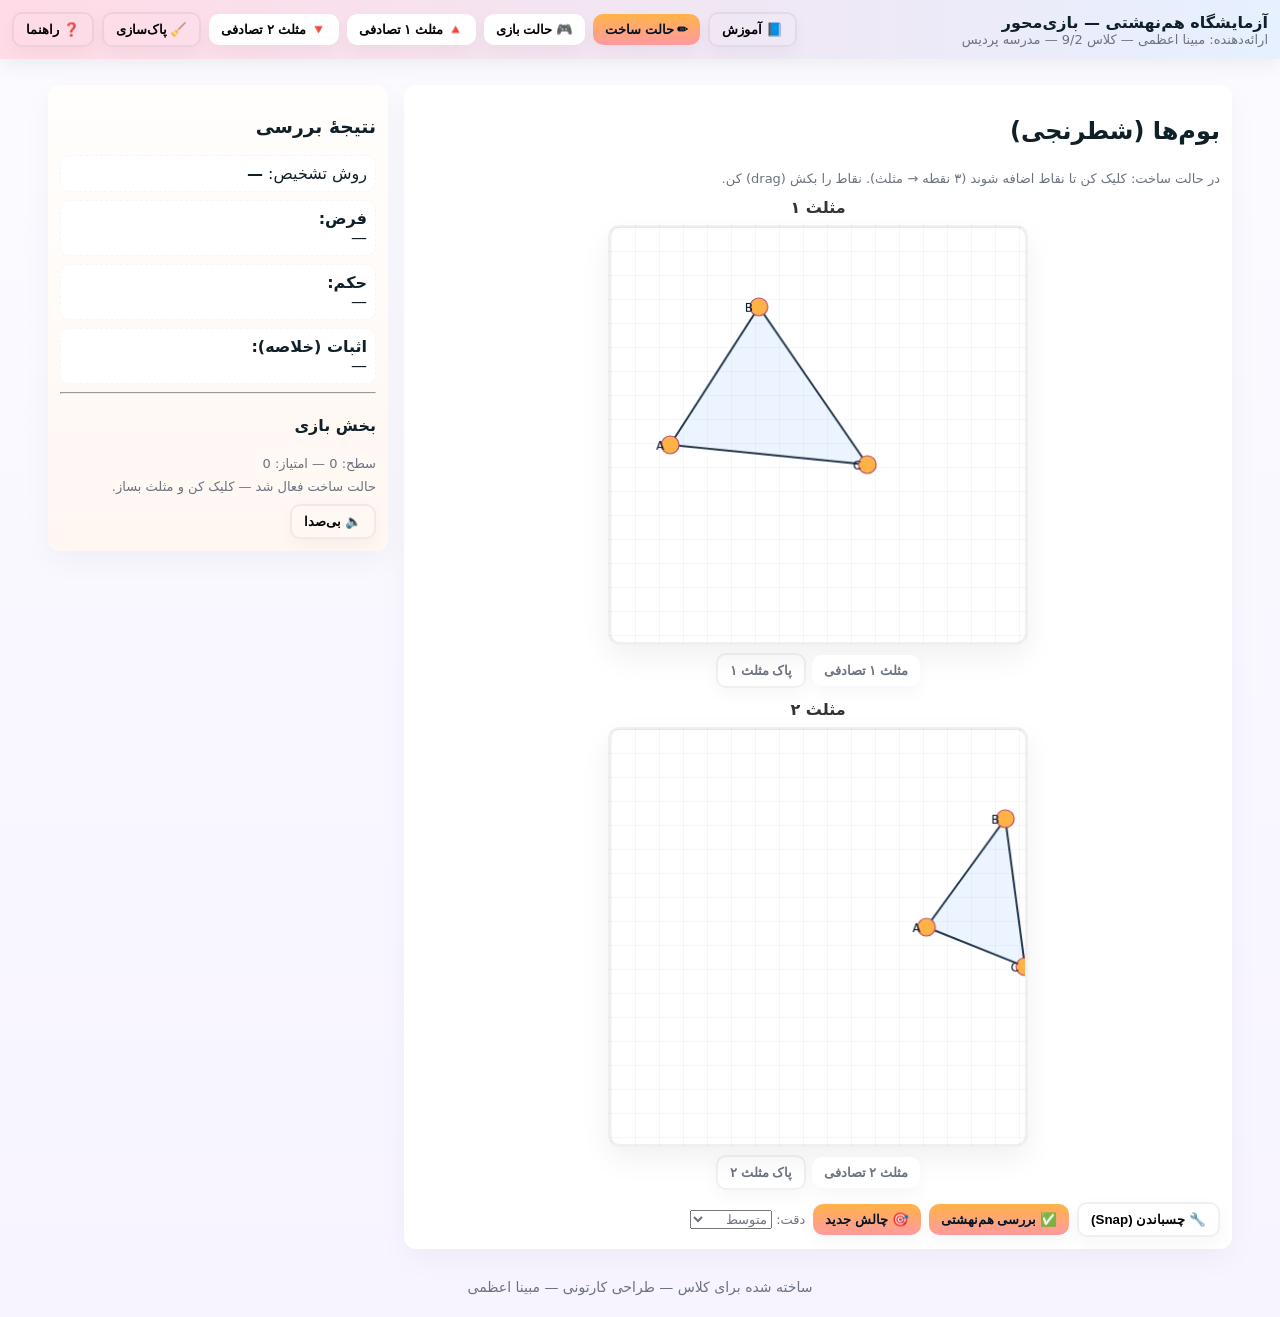
==== index.html @ 1ea145c0 "Update index.html" ====
<!doctype html>
<html lang="fa" dir="rtl">
<head>
  <meta charset="utf-8" />
  <meta name="viewport" content="width=device-width,initial-scale=1" />
  <title>آزمایشگاه هم‌نهشتی — مبینا اعظمی (کلاس 9/2)</title>
  <link rel="stylesheet" href="styles.css">
</head>
<body>
  <header class="topbar">
    <div class="brand">
      <div class="title">آزمایشگاه هم‌نهشتی — بازی‌محور</div>
      <div class="subtitle">ارائه‌دهنده: مبینا اعظمی — کلاس 9/2 — مدرسه پردیس</div>
    </div>

    <nav class="nav">
      <button id="btnTutorial" class="btn ghost">📘 آموزش</button>
      <button id="btnModeBuild" class="btn">✏ حالت ساخت</button>
      <button id="btnModeGame" class="btn">🎮 حالت بازی</button>
      <button id="btnRandA" class="btn">🔺 مثلث ۱ تصادفی</button>
      <button id="btnRandB" class="btn">🔻 مثلث ۲ تصادفی</button>
      <button id="btnReset" class="btn ghost">🧹 پاک‌سازی</button>
      <button id="btnHelp" class="btn ghost">❓ راهنما</button>
    </nav>
  </header>

  <main class="container">
    <section class="leftCol">
      <div class="boardCard">
        <div class="boardHeader">
          <h2>بوم‌ها (شطرنجی)</h2>
          <div class="hint small">در حالت ساخت: کلیک کن تا نقاط اضافه شوند (۳ نقطه → مثلث). نقاط را بکش (drag) کن.</div>
        </div>

        <div class="canvases">
          <div class="canvasWrap">
            <div class="canvasTitle">مثلث ۱</div>
            <canvas id="canvasA" class="canvas" width="420" height="420" aria-label="مثلث اول"></canvas>
            <div class="canvasBtns">
              <button id="randA" class="btn small">مثلث ۱ تصادفی</button>
              <button id="clearA" class="btn small ghost">پاک مثلث ۱</button>
            </div>
          </div>

          <div class="canvasWrap">
            <div class="canvasTitle">مثلث ۲</div>
            <canvas id="canvasB" class="canvas" width="420" height="420" aria-label="مثلث دوم"></canvas>
            <div class="canvasBtns">
              <button id="randB" class="btn small">مثلث ۲ تصادفی</button>
              <button id="clearB" class="btn small ghost">پاک مثلث ۲</button>
            </div>
          </div>
        </div>

        <div class="controlsRow">
          <button id="snapBtn" class="btn ghost">🔧 چسباندن (Snap)</button>
          <button id="checkBtn" class="btn primary">✅ بررسی هم‌نهشتی</button>
          <button id="challengeBtn" class="btn primary">🎯 چالش جدید</button>

          <label class="small">دقت:
            <select id="sensitivity" class="small">
              <option value="low">کم (آسان)</option>
              <option value="med" selected>متوسط</option>
              <option value="high">زیاد (دقیق)</option>
            </select>
          </label>
        </div>
      </div>
    </section>

    <aside class="rightCol">
      <div class="panel">
        <h3>نتیجهٔ بررسی</h3>
        <div class="kv">روش تشخیص: <strong id="method">—</strong></div>
        <div class="kv"><strong>فرض:</strong> <div id="farz">—</div></div>
        <div class="kv"><strong>حکم:</strong> <div id="hokm">—</div></div>
        <div class="kv"><strong>اثبات (خلاصه):</strong> <div id="proofText">—</div></div>

        <hr/>

        <h4>بخش بازی</h4>
        <div class="small">سطح: <span id="level">0</span> — امتیاز: <span id="score">0</span></div>
        <div id="gameHint" class="small" style="margin-top:8px">برای شروع روی «چالش جدید» بزن.</div>

        <div style="margin-top:10px">
          <button id="btnMute" class="btn ghost">🔈 بی‌صدا</button>
        </div>
      </div>
    </aside>
  </main>

  <!-- modal آموزش -->
  <div id="tutorialModal" class="modal hidden" role="dialog" aria-modal="true">
    <div class="modalCard">
      <button id="closeTutorial" class="close">&times;</button>
      <h3>آموزش سریع</h3>
      <ol>
        <li>حالت ساخت: کلیک کن تا ۳ نقطه اضافه شود، سپس نقاط را درگ کن تا مثلث تغییر کند.</li>
        <li>حالت بازی: «چالش جدید» بزن؛ سیستم در ~۸۰٪ موارد دو مثلث هم‌نهشت تولید می‌کند.</li>
        <li>روی «بررسی هم‌نهشتی» بزن تا روش، فرض، حکم و اثبات نشان داده شود.</li>
      </ol>
      <div style="text-align:left;margin-top:8px">
        <label><input id="dontShow" type="checkbox"> نمایش نده دوباره</label>
        <button id="startNow" class="btn primary">شروع</button>
      </div>
    </div>
  </div>

  <footer class="footer">ساخته شده برای کلاس — طراحی کارتونی — مبینا اعظمی</footer>

  <script src="script.js"></script>
</body>
</html>
---- styles.css ----
:root{
  --card:#fff; --accent1:#ff9aa2; --accent2:#ffb347; --accent3:#60a5fa; --muted:#6b7280;
  font-family: "Vazirmatn", system-ui, -apple-system, "Segoe UI", Roboto, Arial;
}
*{box-sizing:border-box}
body{margin:0;background:linear-gradient(180deg,#fbfbff,#f7f4ff);color:#102028}
.topbar{display:flex;justify-content:space-between;align-items:center;padding:12px;background:linear-gradient(90deg,#ffdbe6,#e6f0ff);box-shadow:0 6px 20px rgba(0,0,0,0.06);gap:12px;flex-wrap:wrap}
.brand .title{font-weight:800}
.brand .subtitle{font-size:13px;color:var(--muted)}
.nav{display:flex;gap:8px;align-items:center;flex-wrap:wrap}
.btn{padding:8px 12px;border-radius:10px;border:none;cursor:pointer;background:#fff;box-shadow:0 6px 18px rgba(0,0,0,0.04);font-weight:700}
.btn.primary{background:linear-gradient(180deg,var(--accent2),var(--accent1));color:#021428}
.btn.ghost{background:transparent;border:2px solid rgba(0,0,0,0.06)}
.container{display:flex;gap:16px;max-width:1200px;margin:18px auto;padding:8px}
.leftCol{flex:1}
.rightCol{width:340px}
.boardCard{background:var(--card);padding:12px;border-radius:12px;box-shadow:0 10px 30px rgba(2,6,23,0.04)}
.boardHeader{display:flex;flex-direction:column;gap:6px}
.canvases{display:flex;gap:12px;flex-wrap:wrap;justify-content:center;margin-top:12px}
.canvasWrap{display:flex;flex-direction:column;align-items:center;gap:8px}
.canvasTitle{font-weight:800;color:#333}
.canvas{width:420px;height:420px;border-radius:12px;border:3px solid rgba(0,0,0,0.06);background-color:#fff; background-image: linear-gradient(0deg, rgba(0,0,0,0.035) 1px, transparent 1px), linear-gradient(90deg, rgba(0,0,0,0.035) 1px, transparent 1px); background-size: 24px 24px; touch-action:none; box-shadow:0 12px 30px rgba(2,6,23,0.06)}
.controlsRow{display:flex;gap:8px;flex-wrap:wrap;margin-top:12px;align-items:center}
.panel{background:linear-gradient(180deg,#fffefc,#fff7f2);padding:12px;border-radius:12px;box-shadow:0 10px 30px rgba(2,6,23,0.04)}
.kv{background:#fff;padding:8px;border-radius:10px;margin-top:8px;border:1px dashed rgba(0,0,0,0.04)}
.small{font-size:13px;color:var(--muted)}
.modal{position:fixed;inset:0;display:flex;align-items:center;justify-content:center;background:rgba(0,0,0,0.45);z-index:500}
.modal.hidden{display:none}
.modalCard{background:#fff;padding:18px;border-radius:12px;max-width:720px;width:92%;direction:rtl;text-align:right;box-shadow:0 24px 60px rgba(0,0,0,0.12)}
.close{position:absolute;left:18px;top:14px;border:none;background:none;font-size:22px;cursor:pointer}
.footer{margin:22px auto;text-align:center;color:var(--muted);font-size:14px}
@media (max-width:1100px){ .canvas{width:86vw;height:86vw} .container{flex-direction:column;padding:12px} .rightCol{width:100%} }
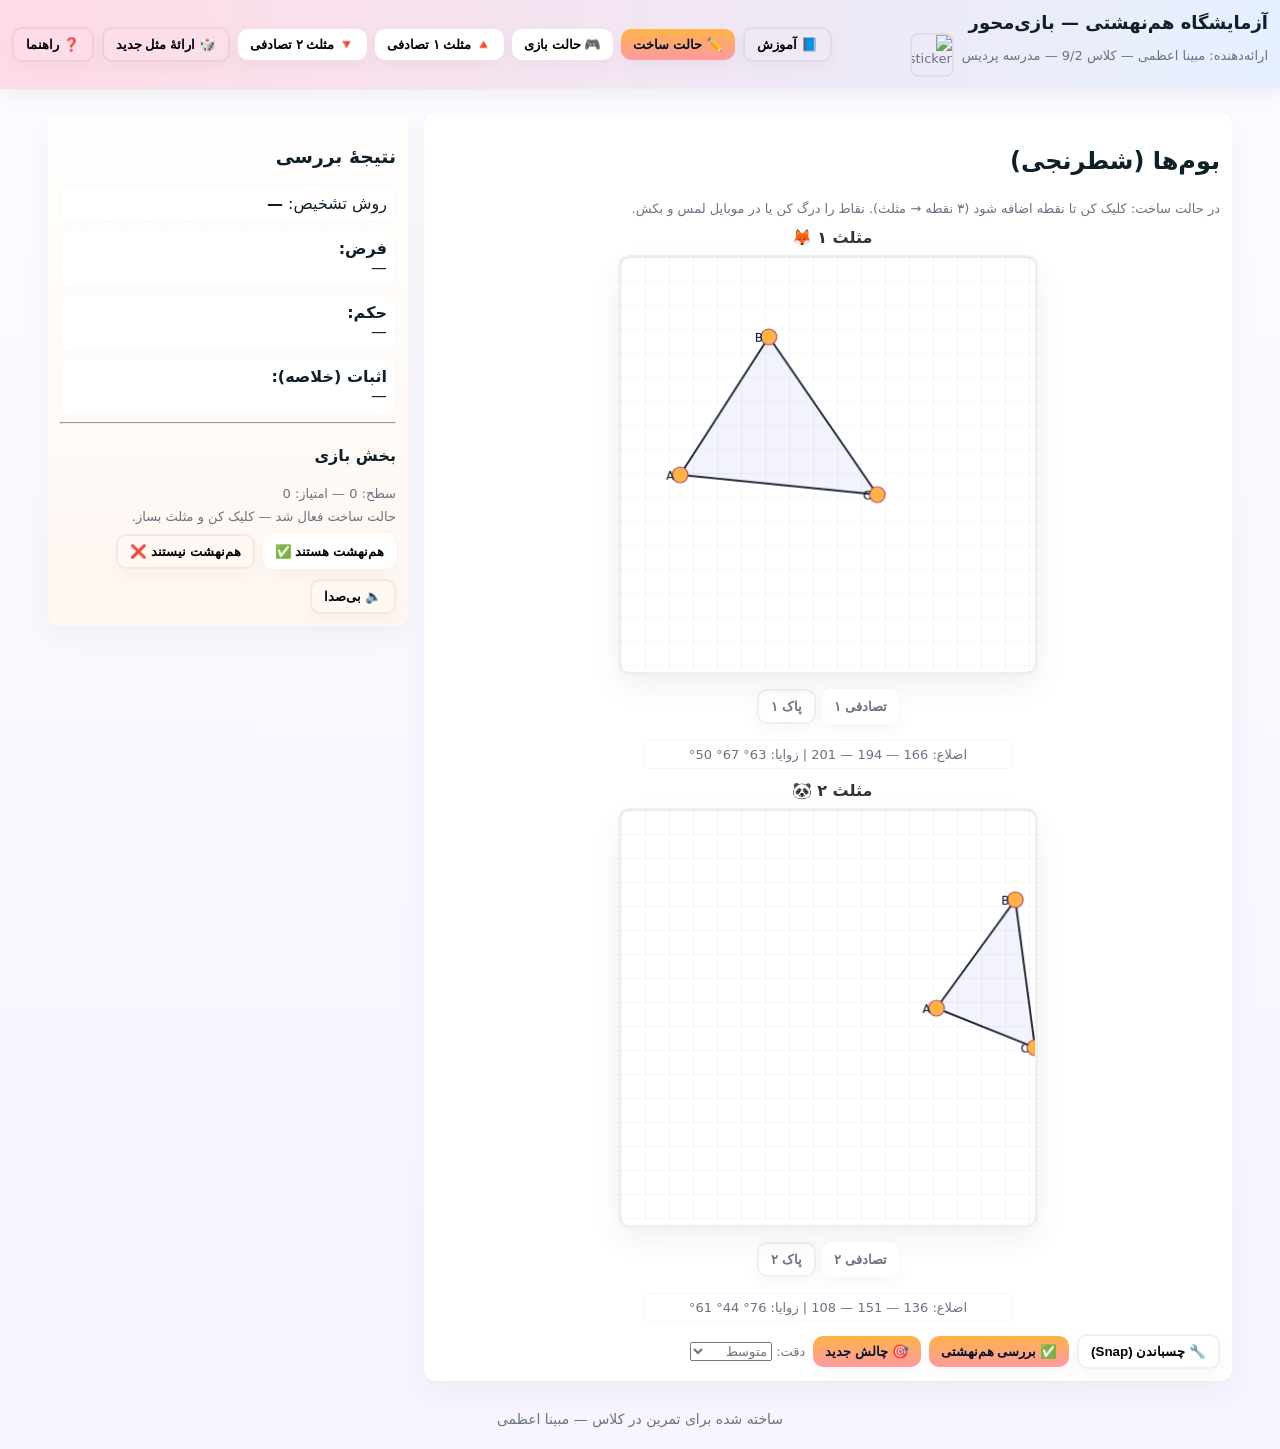
==== commit b48321f2: "Update index.html" ====
--- a/index.html
+++ b/index.html
@@ -7,107 +7,122 @@
   <link rel="stylesheet" href="styles.css">
 </head>
 <body>
-  <header class="topbar">
-    <div class="brand">
-      <div class="title">آزمایشگاه هم‌نهشتی — بازی‌محور</div>
-      <div class="subtitle">ارائه‌دهنده: مبینا اعظمی — کلاس 9/2 — مدرسه پردیس</div>
-    </div>
 
-    <nav class="nav">
-      <button id="btnTutorial" class="btn ghost">📘 آموزش</button>
-      <button id="btnModeBuild" class="btn">✏ حالت ساخت</button>
-      <button id="btnModeGame" class="btn">🎮 حالت بازی</button>
-      <button id="btnRandA" class="btn">🔺 مثلث ۱ تصادفی</button>
-      <button id="btnRandB" class="btn">🔻 مثلث ۲ تصادفی</button>
-      <button id="btnReset" class="btn ghost">🧹 پاک‌سازی</button>
-      <button id="btnHelp" class="btn ghost">❓ راهنما</button>
-    </nav>
-  </header>
-
-  <main class="container">
-    <section class="leftCol">
-      <div class="boardCard">
-        <div class="boardHeader">
-          <h2>بوم‌ها (شطرنجی)</h2>
-          <div class="hint small">در حالت ساخت: کلیک کن تا نقاط اضافه شوند (۳ نقطه → مثلث). نقاط را بکش (drag) کن.</div>
-        </div>
-
-        <div class="canvases">
-          <div class="canvasWrap">
-            <div class="canvasTitle">مثلث ۱</div>
-            <canvas id="canvasA" class="canvas" width="420" height="420" aria-label="مثلث اول"></canvas>
-            <div class="canvasBtns">
-              <button id="randA" class="btn small">مثلث ۱ تصادفی</button>
-              <button id="clearA" class="btn small ghost">پاک مثلث ۱</button>
-            </div>
-          </div>
-
-          <div class="canvasWrap">
-            <div class="canvasTitle">مثلث ۲</div>
-            <canvas id="canvasB" class="canvas" width="420" height="420" aria-label="مثلث دوم"></canvas>
-            <div class="canvasBtns">
-              <button id="randB" class="btn small">مثلث ۲ تصادفی</button>
-              <button id="clearB" class="btn small ghost">پاک مثلث ۲</button>
-            </div>
-          </div>
-        </div>
-
-        <div class="controlsRow">
-          <button id="snapBtn" class="btn ghost">🔧 چسباندن (Snap)</button>
-          <button id="checkBtn" class="btn primary">✅ بررسی هم‌نهشتی</button>
-          <button id="challengeBtn" class="btn primary">🎯 چالش جدید</button>
-
-          <label class="small">دقت:
-            <select id="sensitivity" class="small">
-              <option value="low">کم (آسان)</option>
-              <option value="med" selected>متوسط</option>
-              <option value="high">زیاد (دقیق)</option>
-            </select>
-          </label>
-        </div>
-      </div>
-    </section>
-
-    <aside class="rightCol">
-      <div class="panel">
-        <h3>نتیجهٔ بررسی</h3>
-        <div class="kv">روش تشخیص: <strong id="method">—</strong></div>
-        <div class="kv"><strong>فرض:</strong> <div id="farz">—</div></div>
-        <div class="kv"><strong>حکم:</strong> <div id="hokm">—</div></div>
-        <div class="kv"><strong>اثبات (خلاصه):</strong> <div id="proofText">—</div></div>
-
-        <hr/>
-
-        <h4>بخش بازی</h4>
-        <div class="small">سطح: <span id="level">0</span> — امتیاز: <span id="score">0</span></div>
-        <div id="gameHint" class="small" style="margin-top:8px">برای شروع روی «چالش جدید» بزن.</div>
-
-        <div style="margin-top:10px">
-          <button id="btnMute" class="btn ghost">🔈 بی‌صدا</button>
-        </div>
-      </div>
-    </aside>
-  </main>
-
-  <!-- modal آموزش -->
-  <div id="tutorialModal" class="modal hidden" role="dialog" aria-modal="true">
-    <div class="modalCard">
-      <button id="closeTutorial" class="close">&times;</button>
-      <h3>آموزش سریع</h3>
-      <ol>
-        <li>حالت ساخت: کلیک کن تا ۳ نقطه اضافه شود، سپس نقاط را درگ کن تا مثلث تغییر کند.</li>
-        <li>حالت بازی: «چالش جدید» بزن؛ سیستم در ~۸۰٪ موارد دو مثلث هم‌نهشت تولید می‌کند.</li>
-        <li>روی «بررسی هم‌نهشتی» بزن تا روش، فرض، حکم و اثبات نشان داده شود.</li>
-      </ol>
-      <div style="text-align:left;margin-top:8px">
-        <label><input id="dontShow" type="checkbox"> نمایش نده دوباره</label>
-        <button id="startNow" class="btn primary">شروع</button>
-      </div>
+<header class="topbar">
+  <div class="brand">
+    <div class="title">آزمایشگاه هم‌نهشتی — بازی‌محور</div>
+    <div class="subtitle">
+      ارائه‌دهنده: مبینا اعظمی — کلاس 9/2 — مدرسه پردیس
+      <!-- مسیر عکس استیکر (محلی آپلود شده در این محیط) -->
+      <img src="/mnt/data/0959380C-77D8-42A2-A2A9-84F93645D0D9.jpeg" alt="sticker" class="stickerImg">
     </div>
   </div>
 
-  <footer class="footer">ساخته شده برای کلاس — طراحی کارتونی — مبینا اعظمی</footer>
+  <nav class="nav">
+    <button id="btnTutorial" class="btn ghost">📘 آموزش</button>
+    <button id="btnModeBuild" class="btn">✏️ حالت ساخت</button>
+    <button id="btnModeGame" class="btn">🎮 حالت بازی</button>
+    <button id="btnRandA" class="btn">🔺 مثلث ۱ تصادفی</button>
+    <button id="btnRandB" class="btn">🔻 مثلث ۲ تصادفی</button>
+    <button id="btnPresent" class="btn ghost">🎲 ارائهٔ مثل جدید</button>
+    <button id="btnHelp" class="btn ghost">❓ راهنما</button>
+  </nav>
+</header>
 
-  <script src="script.js"></script>
+<main class="container">
+  <section class="leftCol">
+    <div class="boardCard">
+      <div class="boardHeader">
+        <h2>بوم‌ها (شطرنجی)</h2>
+        <div class="hint small">در حالت ساخت: کلیک کن تا نقطه اضافه شود (۳ نقطه → مثلث). نقاط را درگ کن یا در موبایل لمس و بکش.</div>
+      </div>
+
+      <div class="canvases">
+        <div class="canvasWrap">
+          <div class="canvasTitle">مثلث ۱ <span class="sticker">🦊</span></div>
+          <canvas id="canvasA" class="canvas" width="420" height="420" aria-label="مثلث اول"></canvas>
+          <div class="canvasBtns">
+            <button id="randA" class="btn small">تصادفی ۱</button>
+            <button id="clearA" class="btn small ghost">پاک ۱</button>
+          </div>
+          <div id="metricsA" class="metrics">اضلاع: — — — &nbsp; | &nbsp; زوایا: —° —° —°</div>
+        </div>
+
+        <div class="canvasWrap">
+          <div class="canvasTitle">مثلث ۲ <span class="sticker">🐼</span></div>
+          <canvas id="canvasB" class="canvas" width="420" height="420" aria-label="مثلث دوم"></canvas>
+          <div class="canvasBtns">
+            <button id="randB" class="btn small">تصادفی ۲</button>
+            <button id="clearB" class="btn small ghost">پاک ۲</button>
+          </div>
+          <div id="metricsB" class="metrics">اضلاع: — — — &nbsp; | &nbsp; زوایا: —° —° —°</div>
+        </div>
+      </div>
+
+      <div class="controlsRow">
+        <button id="snapBtn" class="btn ghost">🔧 چسباندن (Snap)</button>
+        <button id="checkBtn" class="btn primary">✅ بررسی هم‌نهشتی</button>
+        <button id="challengeBtn" class="btn primary">🎯 چالش جدید</button>
+
+        <label class="small">دقت:
+          <select id="sensitivity" class="small">
+            <option value="low">کم (آسان)</option>
+            <option value="med" selected>متوسط</option>
+            <option value="high">زیاد (دقیق)</option>
+          </select>
+        </label>
+      </div>
+    </div>
+  </section>
+
+  <aside class="rightCol">
+    <div class="panel">
+      <h3>نتیجهٔ بررسی</h3>
+      <div class="kv">روش تشخیص: <strong id="method">—</strong></div>
+      <div class="kv"><strong>فرض:</strong> <div id="farz">—</div></div>
+      <div class="kv"><strong>حکم:</strong> <div id="hokm">—</div></div>
+      <div class="kv"><strong>اثبات (خلاصه):</strong> <div id="proofText">—</div></div>
+
+      <hr/>
+
+      <h4>بخش بازی</h4>
+      <div class="small">سطح: <span id="level">0</span> — امتیاز: <span id="score">0</span></div>
+      <div id="gameHint" class="small" style="margin-top:8px">برای شروع روی «چالش جدید» بزن.</div>
+
+      <div style="margin-top:10px;display:flex;gap:8px;flex-wrap:wrap">
+        <button id="btnGuessYes" class="btn">هم‌نهشت هستند ✅</button>
+        <button id="btnGuessNo" class="btn ghost">هم‌نهشت نیستند ❌</button>
+      </div>
+
+      <div style="margin-top:10px">
+        <button id="btnMute" class="btn ghost">🔈 بی‌صدا</button>
+      </div>
+    </div>
+  </aside>
+</main>
+
+<!-- modal آموزش -->
+<div id="tutorialModal" class="modal hidden" role="dialog" aria-modal="true">
+  <div class="modalCard">
+    <button id="closeTutorial" class="close">&times;</button>
+    <h3>آموزش — چگونه با این آزمایشگاه کار کنیم</h3>
+    <ol>
+      <li><strong>حالت ساخت</strong>: با کلیک روی هر کانواس سه نقطه بگذار. وقتی سه نقطه باشد مثلث رسم می‌شود. نقاط را نگه داشته و بکش تا شکل را تغییر بدهی. بخش «اضلاع/زوایا» زیر هر کانواس لحظه‌ای اندازه‌ها را نشان می‌دهد.</li>
+      <li><strong>تصادفی ۱ / ۲</strong>: برای دیدن یک مثلث آماده بزن؛ این دکمه یک مثلث روی کانواس مربوط می‌سازد.</li>
+      <li><strong>چالش جدید</strong>: سیستم دو مثلث می‌سازد (در ~۸۰٪ موارد هم‌نهشت). سپس تو باید با دکمهٔ ✅ یا ❌ حدس بزنی. بعد روی «بررسی هم‌نهشتی» بزن تا فرض/حکم/اثبات نمایش یابد.</li>
+      <li><strong>بررسی هم‌نهشتی</strong>: تشخیص می‌دهد که آیا معیارهای ض.ض.ض، ض.ز.ض، ز.ض.ز، و.ض یا و.ز برقرارند. اگر برقرار باشد، فرض و حکم و اثبات مرحله‌به‌مرحله نشان داده می‌شود.</li>
+      <li><strong>چسباندن (Snap)</strong>: نقاط را روی شبکه مرتب می‌کند (برای دقت یا مرتب‌سازی).</li>
+      <li><strong>ارائهٔ مثل جدید</strong>: مثل جدیدی برای کلاس / نمایش می‌سازد (مانند نمونهٔ آموزنده) — جایگزین دکمهٔ پاک‌سازی شده است.</li>
+    </ol>
+    <div style="text-align:left;margin-top:8px">
+      <label><input id="dontShow" type="checkbox"> نمایش نده دوباره</label>
+      <button id="startNow" class="btn primary">متوجه شدم — شروع</button>
+    </div>
+  </div>
+</div>
+
+<footer class="footer">ساخته شده برای تمرین در کلاس — مبینا اعظمی</footer>
+
+<script src="script.js"></script>
 </body>
 </html>
--- a/styles.css
+++ b/styles.css
@@ -5,21 +5,25 @@
 *{box-sizing:border-box}
 body{margin:0;background:linear-gradient(180deg,#fbfbff,#f7f4ff);color:#102028}
 .topbar{display:flex;justify-content:space-between;align-items:center;padding:12px;background:linear-gradient(90deg,#ffdbe6,#e6f0ff);box-shadow:0 6px 20px rgba(0,0,0,0.06);gap:12px;flex-wrap:wrap}
-.brand .title{font-weight:800}
-.brand .subtitle{font-size:13px;color:var(--muted)}
+.brand .title{font-weight:900;font-size:18px}
+.brand .subtitle{font-size:13px;color:var(--muted);display:flex;align-items:center;gap:8px}
+.stickerImg{width:44px;height:44px;border-radius:8px;border:2px solid rgba(0,0,0,0.06)}
 .nav{display:flex;gap:8px;align-items:center;flex-wrap:wrap}
 .btn{padding:8px 12px;border-radius:10px;border:none;cursor:pointer;background:#fff;box-shadow:0 6px 18px rgba(0,0,0,0.04);font-weight:700}
 .btn.primary{background:linear-gradient(180deg,var(--accent2),var(--accent1));color:#021428}
 .btn.ghost{background:transparent;border:2px solid rgba(0,0,0,0.06)}
-.container{display:flex;gap:16px;max-width:1200px;margin:18px auto;padding:8px}
+.container{display:flex;gap:16px;max-width:1200px;margin:18px auto;padding:8px;align-items:flex-start}
 .leftCol{flex:1}
-.rightCol{width:340px}
+.rightCol{width:360px}
 .boardCard{background:var(--card);padding:12px;border-radius:12px;box-shadow:0 10px 30px rgba(2,6,23,0.04)}
 .boardHeader{display:flex;flex-direction:column;gap:6px}
 .canvases{display:flex;gap:12px;flex-wrap:wrap;justify-content:center;margin-top:12px}
 .canvasWrap{display:flex;flex-direction:column;align-items:center;gap:8px}
 .canvasTitle{font-weight:800;color:#333}
+.sticker{margin-left:8px;transform:translateY(-2px)}
 .canvas{width:420px;height:420px;border-radius:12px;border:3px solid rgba(0,0,0,0.06);background-color:#fff; background-image: linear-gradient(0deg, rgba(0,0,0,0.035) 1px, transparent 1px), linear-gradient(90deg, rgba(0,0,0,0.035) 1px, transparent 1px); background-size: 24px 24px; touch-action:none; box-shadow:0 12px 30px rgba(2,6,23,0.06)}
+.canvasBtns{display:flex;gap:6px;margin-top:6px}
+.metrics{margin-top:8px;font-size:13px;color:var(--muted);background:#fff7; padding:6px;border-radius:8px;border:1px solid rgba(0,0,0,0.03); width:88%; text-align:center}
 .controlsRow{display:flex;gap:8px;flex-wrap:wrap;margin-top:12px;align-items:center}
 .panel{background:linear-gradient(180deg,#fffefc,#fff7f2);padding:12px;border-radius:12px;box-shadow:0 10px 30px rgba(2,6,23,0.04)}
 .kv{background:#fff;padding:8px;border-radius:10px;margin-top:8px;border:1px dashed rgba(0,0,0,0.04)}
@@ -29,4 +33,8 @@
 .modalCard{background:#fff;padding:18px;border-radius:12px;max-width:720px;width:92%;direction:rtl;text-align:right;box-shadow:0 24px 60px rgba(0,0,0,0.12)}
 .close{position:absolute;left:18px;top:14px;border:none;background:none;font-size:22px;cursor:pointer}
 .footer{margin:22px auto;text-align:center;color:var(--muted);font-size:14px}
-@media (max-width:1100px){ .canvas{width:86vw;height:86vw} .container{flex-direction:column;padding:12px} .rightCol{width:100%} }
+@media (max-width:1100px){
+  .canvas{width:86vw;height:86vw}
+  .container{flex-direction:column;padding:12px}
+  .rightCol{width:100%}
+}
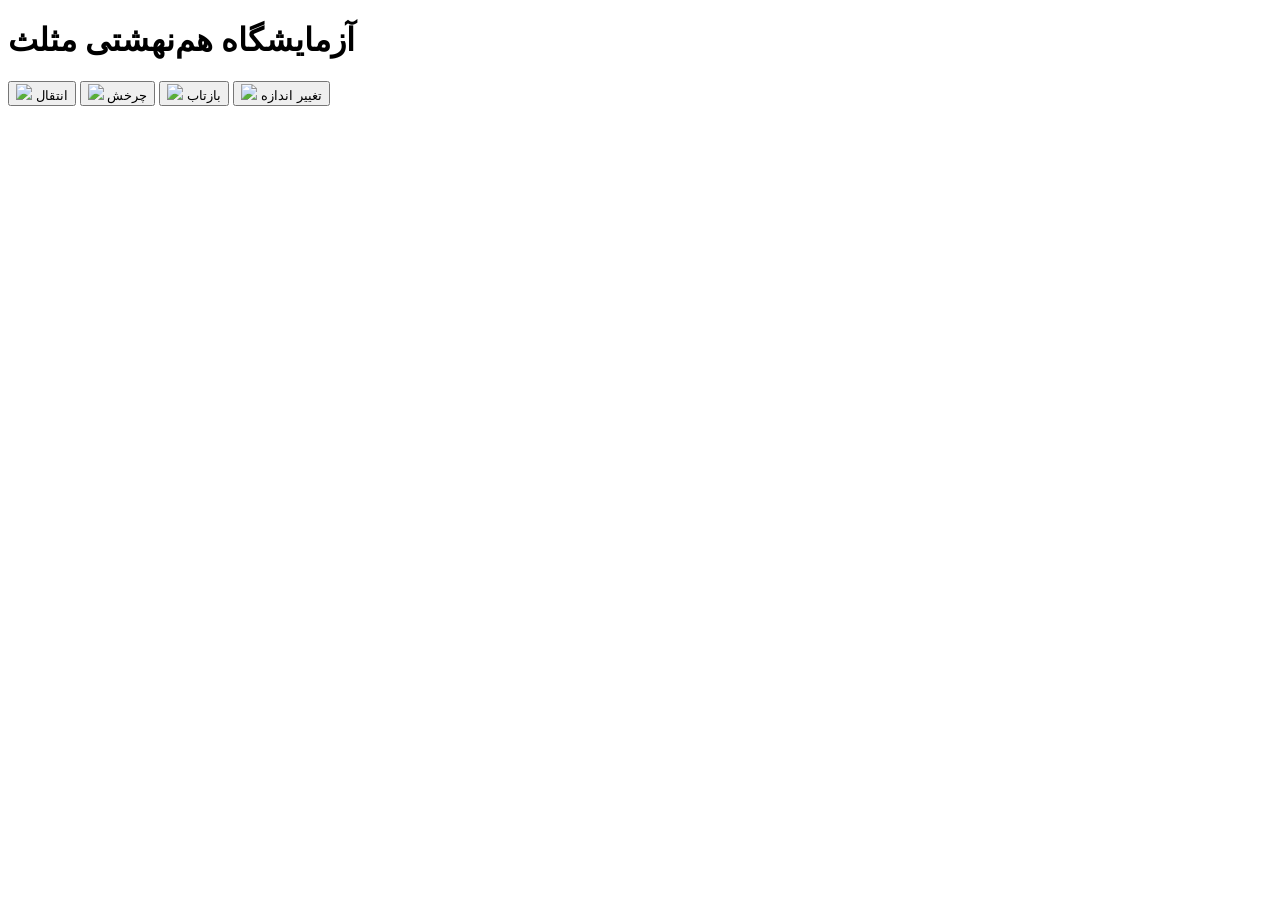
==== commit ba68421c: "Update index.html" ====
--- a/index.html
+++ b/index.html
@@ -1,127 +1,37 @@
-<!doctype html>
-<html lang="fa" dir="rtl">
+<!DOCTYPE html>
+<html lang="fa">
 <head>
-  <meta charset="utf-8" />
-  <meta name="viewport" content="width=device-width,initial-scale=1" />
-  <title>آزمایشگاه هم‌نهشتی — مبینا اعظمی (کلاس 9/2)</title>
-  <link rel="stylesheet" href="styles.css">
+    <meta charset="UTF-8">
+    <title>آزمایشگاه هم‌نهشتی مثلث</title>
+    <link rel="stylesheet" href="style.css">
 </head>
 <body>
 
-<header class="topbar">
-  <div class="brand">
-    <div class="title">آزمایشگاه هم‌نهشتی — بازی‌محور</div>
-    <div class="subtitle">
-      ارائه‌دهنده: مبینا اعظمی — کلاس 9/2 — مدرسه پردیس
-      <!-- مسیر عکس استیکر (محلی آپلود شده در این محیط) -->
-      <img src="/mnt/data/0959380C-77D8-42A2-A2A9-84F93645D0D9.jpeg" alt="sticker" class="stickerImg">
-    </div>
-  </div>
+<h1>آزمایشگاه هم‌نهشتی مثلث</h1>
 
-  <nav class="nav">
-    <button id="btnTutorial" class="btn ghost">📘 آموزش</button>
-    <button id="btnModeBuild" class="btn">✏️ حالت ساخت</button>
-    <button id="btnModeGame" class="btn">🎮 حالت بازی</button>
-    <button id="btnRandA" class="btn">🔺 مثلث ۱ تصادفی</button>
-    <button id="btnRandB" class="btn">🔻 مثلث ۲ تصادفی</button>
-    <button id="btnPresent" class="btn ghost">🎲 ارائهٔ مثل جدید</button>
-    <button id="btnHelp" class="btn ghost">❓ راهنما</button>
-  </nav>
-</header>
+<div class="buttons">
+    <button onclick="setMode('move')">
+        <img src="icons/move.png" class="icon"> انتقال
+    </button>
 
-<main class="container">
-  <section class="leftCol">
-    <div class="boardCard">
-      <div class="boardHeader">
-        <h2>بوم‌ها (شطرنجی)</h2>
-        <div class="hint small">در حالت ساخت: کلیک کن تا نقطه اضافه شود (۳ نقطه → مثلث). نقاط را درگ کن یا در موبایل لمس و بکش.</div>
-      </div>
+    <button onclick="setMode('rotate')">
+        <img src="icons/rotate.png" class="icon"> چرخش
+    </button>
 
-      <div class="canvases">
-        <div class="canvasWrap">
-          <div class="canvasTitle">مثلث ۱ <span class="sticker">🦊</span></div>
-          <canvas id="canvasA" class="canvas" width="420" height="420" aria-label="مثلث اول"></canvas>
-          <div class="canvasBtns">
-            <button id="randA" class="btn small">تصادفی ۱</button>
-            <button id="clearA" class="btn small ghost">پاک ۱</button>
-          </div>
-          <div id="metricsA" class="metrics">اضلاع: — — — &nbsp; | &nbsp; زوایا: —° —° —°</div>
-        </div>
+    <button onclick="setMode('reflect')">
+        <img src="icons/reflect.png" class="icon"> بازتاب
+    </button>
 
-        <div class="canvasWrap">
-          <div class="canvasTitle">مثلث ۲ <span class="sticker">🐼</span></div>
-          <canvas id="canvasB" class="canvas" width="420" height="420" aria-label="مثلث دوم"></canvas>
-          <div class="canvasBtns">
-            <button id="randB" class="btn small">تصادفی ۲</button>
-            <button id="clearB" class="btn small ghost">پاک ۲</button>
-          </div>
-          <div id="metricsB" class="metrics">اضلاع: — — — &nbsp; | &nbsp; زوایا: —° —° —°</div>
-        </div>
-      </div>
-
-      <div class="controlsRow">
-        <button id="snapBtn" class="btn ghost">🔧 چسباندن (Snap)</button>
-        <button id="checkBtn" class="btn primary">✅ بررسی هم‌نهشتی</button>
-        <button id="challengeBtn" class="btn primary">🎯 چالش جدید</button>
-
-        <label class="small">دقت:
-          <select id="sensitivity" class="small">
-            <option value="low">کم (آسان)</option>
-            <option value="med" selected>متوسط</option>
-            <option value="high">زیاد (دقیق)</option>
-          </select>
-        </label>
-      </div>
-    </div>
-  </section>
-
-  <aside class="rightCol">
-    <div class="panel">
-      <h3>نتیجهٔ بررسی</h3>
-      <div class="kv">روش تشخیص: <strong id="method">—</strong></div>
-      <div class="kv"><strong>فرض:</strong> <div id="farz">—</div></div>
-      <div class="kv"><strong>حکم:</strong> <div id="hokm">—</div></div>
-      <div class="kv"><strong>اثبات (خلاصه):</strong> <div id="proofText">—</div></div>
-
-      <hr/>
-
-      <h4>بخش بازی</h4>
-      <div class="small">سطح: <span id="level">0</span> — امتیاز: <span id="score">0</span></div>
-      <div id="gameHint" class="small" style="margin-top:8px">برای شروع روی «چالش جدید» بزن.</div>
-
-      <div style="margin-top:10px;display:flex;gap:8px;flex-wrap:wrap">
-        <button id="btnGuessYes" class="btn">هم‌نهشت هستند ✅</button>
-        <button id="btnGuessNo" class="btn ghost">هم‌نهشت نیستند ❌</button>
-      </div>
-
-      <div style="margin-top:10px">
-        <button id="btnMute" class="btn ghost">🔈 بی‌صدا</button>
-      </div>
-    </div>
-  </aside>
-</main>
-
-<!-- modal آموزش -->
-<div id="tutorialModal" class="modal hidden" role="dialog" aria-modal="true">
-  <div class="modalCard">
-    <button id="closeTutorial" class="close">&times;</button>
-    <h3>آموزش — چگونه با این آزمایشگاه کار کنیم</h3>
-    <ol>
-      <li><strong>حالت ساخت</strong>: با کلیک روی هر کانواس سه نقطه بگذار. وقتی سه نقطه باشد مثلث رسم می‌شود. نقاط را نگه داشته و بکش تا شکل را تغییر بدهی. بخش «اضلاع/زوایا» زیر هر کانواس لحظه‌ای اندازه‌ها را نشان می‌دهد.</li>
-      <li><strong>تصادفی ۱ / ۲</strong>: برای دیدن یک مثلث آماده بزن؛ این دکمه یک مثلث روی کانواس مربوط می‌سازد.</li>
-      <li><strong>چالش جدید</strong>: سیستم دو مثلث می‌سازد (در ~۸۰٪ موارد هم‌نهشت). سپس تو باید با دکمهٔ ✅ یا ❌ حدس بزنی. بعد روی «بررسی هم‌نهشتی» بزن تا فرض/حکم/اثبات نمایش یابد.</li>
-      <li><strong>بررسی هم‌نهشتی</strong>: تشخیص می‌دهد که آیا معیارهای ض.ض.ض، ض.ز.ض، ز.ض.ز، و.ض یا و.ز برقرارند. اگر برقرار باشد، فرض و حکم و اثبات مرحله‌به‌مرحله نشان داده می‌شود.</li>
-      <li><strong>چسباندن (Snap)</strong>: نقاط را روی شبکه مرتب می‌کند (برای دقت یا مرتب‌سازی).</li>
-      <li><strong>ارائهٔ مثل جدید</strong>: مثل جدیدی برای کلاس / نمایش می‌سازد (مانند نمونهٔ آموزنده) — جایگزین دکمهٔ پاک‌سازی شده است.</li>
-    </ol>
-    <div style="text-align:left;margin-top:8px">
-      <label><input id="dontShow" type="checkbox"> نمایش نده دوباره</label>
-      <button id="startNow" class="btn primary">متوجه شدم — شروع</button>
-    </div>
-  </div>
+    <button onclick="setMode('scale')">
+        <img src="icons/scale.png" class="icon"> تغییر اندازه
+    </button>
 </div>
 
-<footer class="footer">ساخته شده برای تمرین در کلاس — مبینا اعظمی</footer>
+<canvas id="cnv" width="500" height="400"></canvas>
+
+<audio id="clickSound">
+    <source src="click.mp3" type="audio/mpeg">
+</audio>
 
 <script src="script.js"></script>
 </body>
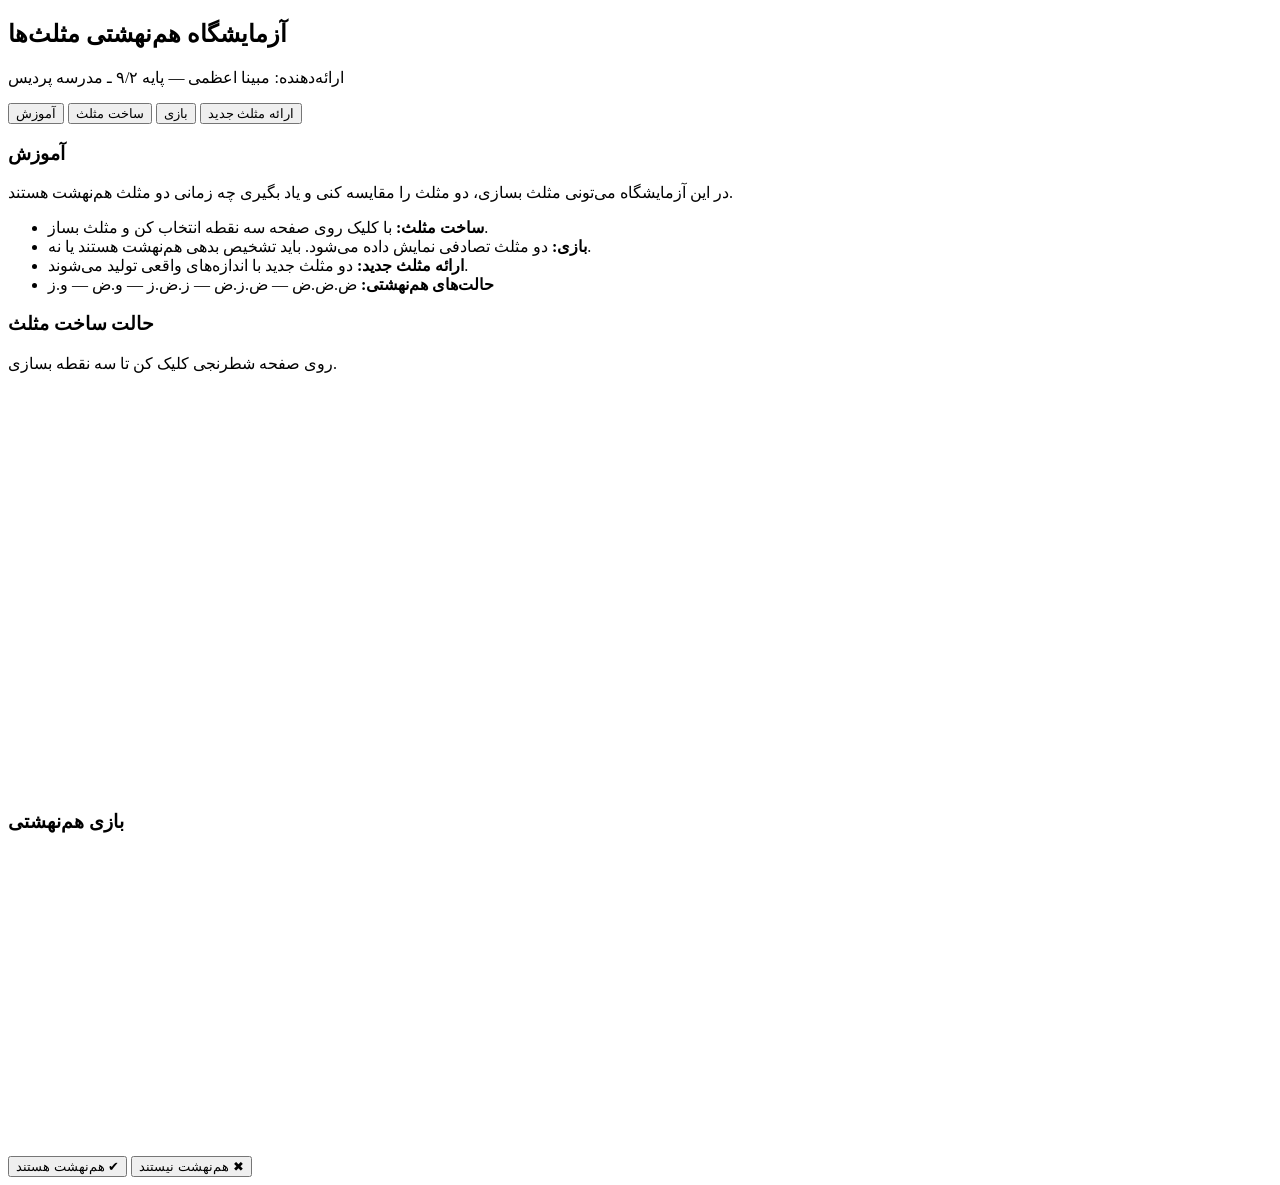
==== commit 77a62ecd: "Update index.html" ====
--- a/index.html
+++ b/index.html
@@ -2,36 +2,58 @@
 <html lang="fa">
 <head>
     <meta charset="UTF-8">
-    <title>آزمایشگاه هم‌نهشتی مثلث</title>
+    <title>آزمایشگاه هم‌نهشتی مثلث‌ها</title>
     <link rel="stylesheet" href="style.css">
 </head>
 <body>
 
-<h1>آزمایشگاه هم‌نهشتی مثلث</h1>
+<div id="menu">
+    <h2>آزمایشگاه هم‌نهشتی مثلث‌ها</h2>
+    <p class="credit">ارائه‌دهنده: مبینا اعظمی — پایه ۹/۲ ـ مدرسه پردیس</p>
 
-<div class="buttons">
-    <button onclick="setMode('move')">
-        <img src="icons/move.png" class="icon"> انتقال
-    </button>
-
-    <button onclick="setMode('rotate')">
-        <img src="icons/rotate.png" class="icon"> چرخش
-    </button>
-
-    <button onclick="setMode('reflect')">
-        <img src="icons/reflect.png" class="icon"> بازتاب
-    </button>
-
-    <button onclick="setMode('scale')">
-        <img src="icons/scale.png" class="icon"> تغییر اندازه
-    </button>
+    <button onclick="showSection('learn')">آموزش</button>
+    <button onclick="showSection('builder')">ساخت مثلث</button>
+    <button onclick="showSection('game')">بازی</button>
+    <button onclick="newPair()">ارائه مثلث جدید</button>
 </div>
 
-<canvas id="cnv" width="500" height="400"></canvas>
 
-<audio id="clickSound">
-    <source src="click.mp3" type="audio/mpeg">
-</audio>
+<!-- 🔵 بخش آموزش -->
+<div id="learn" class="section">
+    <h3>آموزش</h3>
+    <p>در این آزمایشگاه می‌تونی مثلث بسازی، دو مثلث را مقایسه کنی و یاد بگیری چه زمانی دو مثلث هم‌نهشت هستند.</p>
+    <ul>
+        <li><b>ساخت مثلث:</b> با کلیک روی صفحه سه نقطه انتخاب کن و مثلث بساز.</li>
+        <li><b>بازی:</b> دو مثلث تصادفی نمایش داده می‌شود. باید تشخیص بدهی هم‌نهشت هستند یا نه.</li>
+        <li><b>ارائه مثلث جدید:</b> دو مثلث جدید با اندازه‌های واقعی تولید می‌شوند.</li>
+        <li><b>حالت‌های هم‌نهشتی:</b> ض‌.ض‌.ض — ض‌.ز‌.ض — ز‌.ض‌.ز — و‌.ض — و‌.ز</li>
+    </ul>
+</div>
+
+
+<!-- 🟢 بخش ساخت -->
+<div id="builder" class="section">
+    <h3>حالت ساخت مثلث</h3>
+    <p>روی صفحه شطرنجی کلیک کن تا سه نقطه بسازی.</p>
+    <canvas id="buildCanvas" width="600" height="400"></canvas>
+    <p id="buildData"></p>
+</div>
+
+
+<!-- 🔴 بخش بازی -->
+<div id="game" class="section">
+    <h3>بازی هم‌نهشتی</h3>
+
+    <div class="board-row">
+        <canvas id="triangle1" width="300" height="300"></canvas>
+        <canvas id="triangle2" width="300" height="300"></canvas>
+    </div>
+
+    <button onclick="checkAnswer(true)">هم‌نهشت هستند ✔</button>
+    <button onclick="checkAnswer(false)">هم‌نهشت نیستند ✖</button>
+
+    <div id="resultBox"></div>
+</div>
 
 <script src="script.js"></script>
 </body>
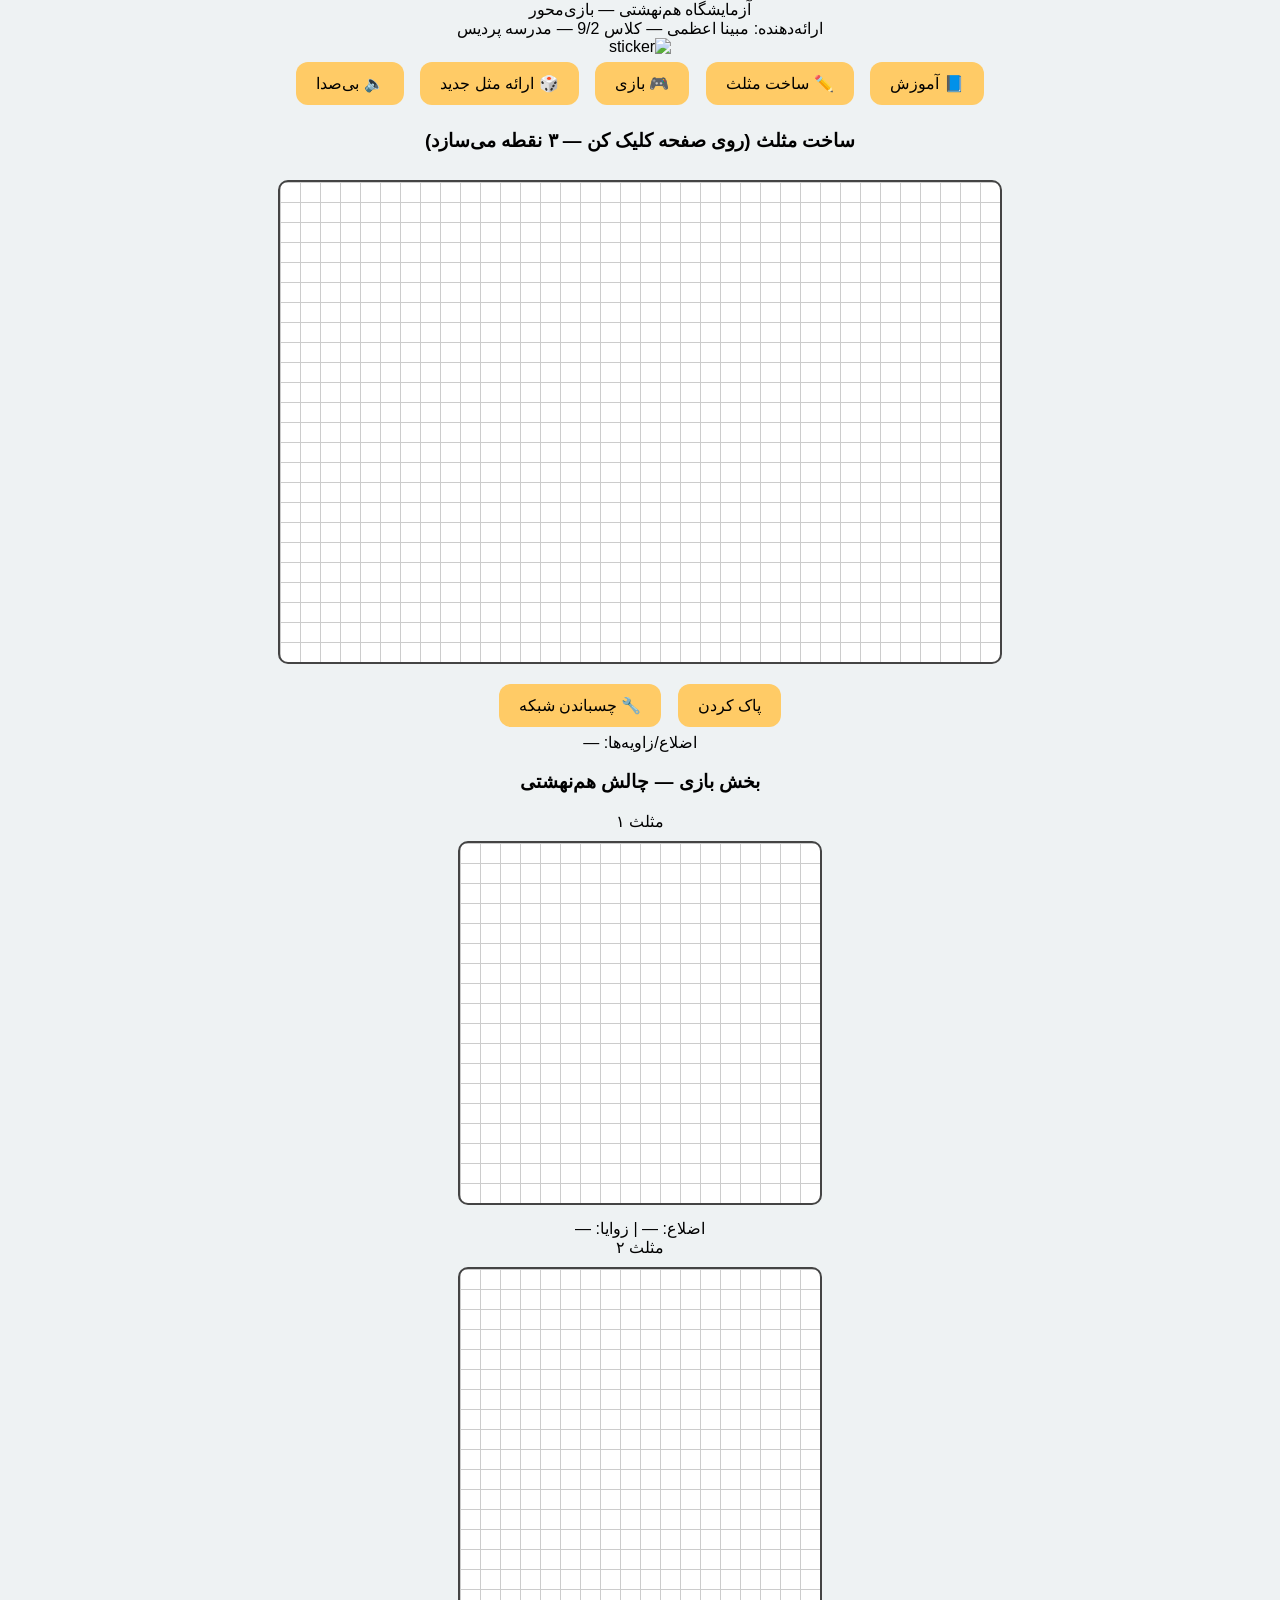
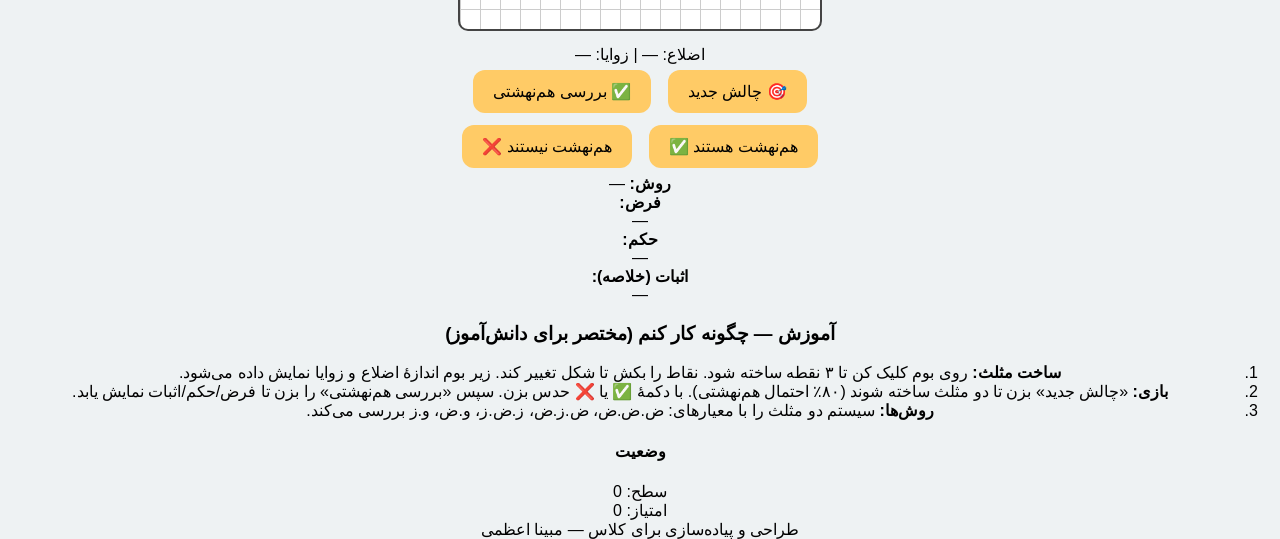
==== commit 9af17cf6: "Update index.html" ====
--- a/index.html
+++ b/index.html
@@ -1,60 +1,96 @@
-<!DOCTYPE html>
-<html lang="fa">
+<!doctype html>
+<html lang="fa" dir="rtl">
 <head>
-    <meta charset="UTF-8">
-    <title>آزمایشگاه هم‌نهشتی مثلث‌ها</title>
-    <link rel="stylesheet" href="style.css">
+  <meta charset="utf-8" />
+  <meta name="viewport" content="width=device-width,initial-scale=1" />
+  <title>آزمایشگاه هم‌نهشتی — مبینا اعظمی</title>
+  <link rel="stylesheet" href="styles.css">
 </head>
 <body>
+  <header class="topbar">
+    <div class="brand">
+      <div class="title">آزمایشگاه هم‌نهشتی — بازی‌محور</div>
+      <div class="subtitle">ارائه‌دهنده: مبینا اعظمی — کلاس 9/2 — مدرسه پردیس</div>
+    </div>
+    <img src="/mnt/data/0959380C-77D8-42A2-A2A9-84F93645D0D9.jpeg" alt="sticker" class="sticker">
+  </header>
 
-<div id="menu">
-    <h2>آزمایشگاه هم‌نهشتی مثلث‌ها</h2>
-    <p class="credit">ارائه‌دهنده: مبینا اعظمی — پایه ۹/۲ ـ مدرسه پردیس</p>
+  <nav class="mainnav">
+    <button id="btnLearn" class="btn ghost">📘 آموزش</button>
+    <button id="btnBuild" class="btn">✏️ ساخت مثلث</button>
+    <button id="btnGame" class="btn">🎮 بازی</button>
+    <button id="btnPresent" class="btn ghost">🎲 ارائه مثل جدید</button>
+    <button id="btnMute" class="btn ghost">🔈 بی‌صدا</button>
+  </nav>
 
-    <button onclick="showSection('learn')">آموزش</button>
-    <button onclick="showSection('builder')">ساخت مثلث</button>
-    <button onclick="showSection('game')">بازی</button>
-    <button onclick="newPair()">ارائه مثلث جدید</button>
-</div>
+  <main class="container">
+    <!-- LEFT: builder / game area -->
+    <section class="left">
+      <div id="panelBuild" class="card hidden">
+        <h3>ساخت مثلث (روی صفحه کلیک کن — ۳ نقطه می‌سازد)</h3>
+        <canvas id="canvasBuild" class="canvas" width="720" height="480" aria-label="بوم ساخت"></canvas>
+        <div class="row">
+          <button id="btnClearBuild" class="btn ghost">پاک کردن</button>
+          <button id="btnSnap" class="btn ghost">🔧 چسباندن شبکه</button>
+        </div>
+        <div id="buildInfo" class="info small">اضلاع/زاویه‌ها: —</div>
+      </div>
 
+      <div id="panelGame" class="card hidden">
+        <h3>بخش بازی — چالش هم‌نهشتی</h3>
+        <div class="twoCanvases">
+          <div class="canWrap">
+            <div class="canTitle">مثلث ۱</div>
+            <canvas id="canvasA" class="smallCanvas" width="360" height="360"></canvas>
+            <div id="metricsA" class="metrics">اضلاع: — | زوایا: —</div>
+          </div>
+          <div class="canWrap">
+            <div class="canTitle">مثلث ۲</div>
+            <canvas id="canvasB" class="smallCanvas" width="360" height="360"></canvas>
+            <div id="metricsB" class="metrics">اضلاع: — | زوایا: —</div>
+          </div>
+        </div>
 
-<!-- 🔵 بخش آموزش -->
-<div id="learn" class="section">
-    <h3>آموزش</h3>
-    <p>در این آزمایشگاه می‌تونی مثلث بسازی، دو مثلث را مقایسه کنی و یاد بگیری چه زمانی دو مثلث هم‌نهشت هستند.</p>
-    <ul>
-        <li><b>ساخت مثلث:</b> با کلیک روی صفحه سه نقطه انتخاب کن و مثلث بساز.</li>
-        <li><b>بازی:</b> دو مثلث تصادفی نمایش داده می‌شود. باید تشخیص بدهی هم‌نهشت هستند یا نه.</li>
-        <li><b>ارائه مثلث جدید:</b> دو مثلث جدید با اندازه‌های واقعی تولید می‌شوند.</li>
-        <li><b>حالت‌های هم‌نهشتی:</b> ض‌.ض‌.ض — ض‌.ز‌.ض — ز‌.ض‌.ز — و‌.ض — و‌.ز</li>
-    </ul>
-</div>
+        <div class="controls">
+          <button id="btnNewChallenge" class="btn primary">🎯 چالش جدید</button>
+          <button id="btnCheck" class="btn primary">✅ بررسی هم‌نهشتی</button>
+        </div>
 
+        <div class="guessRow">
+          <button id="btnGuessYes" class="btn">هم‌نهشت هستند ✅</button>
+          <button id="btnGuessNo" class="btn ghost">هم‌نهشت نیستند ❌</button>
+        </div>
 
-<!-- 🟢 بخش ساخت -->
-<div id="builder" class="section">
-    <h3>حالت ساخت مثلث</h3>
-    <p>روی صفحه شطرنجی کلیک کن تا سه نقطه بسازی.</p>
-    <canvas id="buildCanvas" width="600" height="400"></canvas>
-    <p id="buildData"></p>
-</div>
+        <div id="resultPanel" class="resultCard">
+          <div><strong>روش:</strong> <span id="method">—</span></div>
+          <div><strong>فرض:</strong> <div id="farz">—</div></div>
+          <div><strong>حکم:</strong> <div id="hokm">—</div></div>
+          <div><strong>اثبات (خلاصه):</strong> <div id="proof">—</div></div>
+        </div>
+      </div>
+    </section>
 
+    <!-- RIGHT: help / tutorial / status -->
+    <aside class="right">
+      <div id="learnCard" class="card">
+        <h3>آموزش — چگونه کار کنم (مختصر برای دانش‌آموز)</h3>
+        <ol>
+          <li><b>ساخت مثلث:</b> روی بوم کلیک کن تا ۳ نقطه ساخته شود. نقاط را بکش تا شکل تغییر کند. زیر بوم اندازهٔ اضلاع و زوایا نمایش داده می‌شود.</li>
+          <li><b>بازی:</b> «چالش جدید» بزن تا دو مثلث ساخته شوند (۸۰٪ احتمال هم‌نهشتی). با دکمهٔ ✅ یا ❌ حدس بزن. سپس «بررسی هم‌نهشتی» را بزن تا فرض/حکم/اثبات نمایش یابد.</li>
+          <li><b>روش‌ها:</b> سیستم دو مثلث را با معیارهای: ض.ض.ض، ض.ز.ض، ز.ض.ز، و.ض، و.ز بررسی می‌کند.</li>
+        </ol>
+      </div>
 
-<!-- 🔴 بخش بازی -->
-<div id="game" class="section">
-    <h3>بازی هم‌نهشتی</h3>
+      <div class="card small">
+        <h4>وضعیت</h4>
+        <div>سطح: <span id="level">0</span></div>
+        <div>امتیاز: <span id="score">0</span></div>
+      </div>
+    </aside>
+  </main>
 
-    <div class="board-row">
-        <canvas id="triangle1" width="300" height="300"></canvas>
-        <canvas id="triangle2" width="300" height="300"></canvas>
-    </div>
+  <footer class="footer">طراحی و پیاده‌سازی برای کلاس — مبینا اعظمی</footer>
 
-    <button onclick="checkAnswer(true)">هم‌نهشت هستند ✔</button>
-    <button onclick="checkAnswer(false)">هم‌نهشت نیستند ✖</button>
-
-    <div id="resultBox"></div>
-</div>
-
-<script src="script.js"></script>
+  <script src="script.js"></script>
 </body>
 </html>
--- a/styles.css
+++ b/styles.css
@@ -0,0 +1,55 @@
+body {
+    font-family: "Vazirmatn", sans-serif;
+    background: #eef2f3;
+    direction: rtl;
+    text-align: center;
+    margin: 0;
+    padding: 0;
+}
+
+#menu {
+    background: #fff;
+    padding: 20px;
+    box-shadow: 0 0 10px #999;
+}
+
+button {
+    background: #ffcb66;
+    border: none;
+    padding: 12px 20px;
+    border-radius: 12px;
+    cursor: pointer;
+    margin: 6px;
+    font-size: 16px;
+    transition: 0.2s;
+}
+
+button:hover {
+    background: #ffb843;
+}
+
+.section {
+    display: none;
+    padding: 20px;
+}
+
+canvas {
+    background-image: linear-gradient(90deg, #ccc 1px, transparent 1px),
+                      linear-gradient(#ccc 1px, transparent 1px);
+    background-size: 20px 20px;
+    background-color: #ffffff;
+    border: 2px solid #444;
+    border-radius: 10px;
+    margin: 10px;
+}
+
+.board-row {
+    display: flex;
+    justify-content: center;
+}
+
+#resultBox {
+    margin-top: 15px;
+    padding: 12px;
+    font-size: 18px;
+}
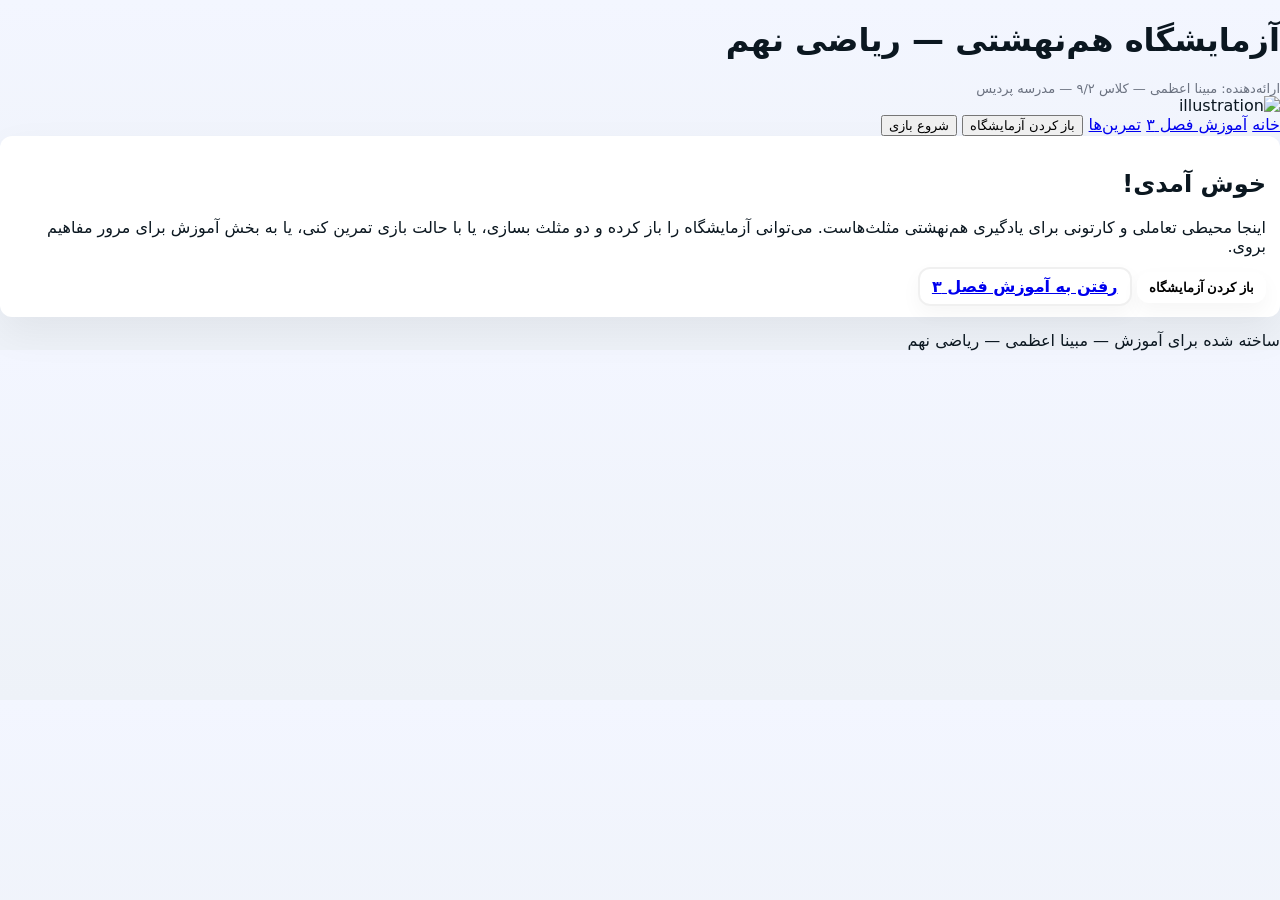
==== commit d1354b0c: "Update index.html" ====
--- a/index.html
+++ b/index.html
@@ -1,96 +1,101 @@
-<!doctype html>
+<!DOCTYPE html>
 <html lang="fa" dir="rtl">
 <head>
   <meta charset="utf-8" />
   <meta name="viewport" content="width=device-width,initial-scale=1" />
-  <title>آزمایشگاه هم‌نهشتی — مبینا اعظمی</title>
+  <title>آزمایشگاه هم‌نهشتی مثلث‌ها — پایه ۹</title>
   <link rel="stylesheet" href="styles.css">
 </head>
 <body>
-  <header class="topbar">
-    <div class="brand">
-      <div class="title">آزمایشگاه هم‌نهشتی — بازی‌محور</div>
-      <div class="subtitle">ارائه‌دهنده: مبینا اعظمی — کلاس 9/2 — مدرسه پردیس</div>
+
+<header class="site-header">
+  <div class="brand">
+    <h1>آزمایشگاه هم‌نهشتی — ریاضی نهم</h1>
+    <div class="subtitle">ارائه‌دهنده: مبینا اعظمی — کلاس ۹/۲ — مدرسه پردیس</div>
+  </div>
+  <!-- تصویر تزئینی (در صورت نیاز حذفش کن) -->
+  <img src="/mnt/data/2025-11-24T10-52-21.978Z.jpg" alt="illustration" class="hero-illustration">
+</header>
+
+<nav class="main-nav">
+  <a href="index.html" class="nav-btn active">خانه</a>
+  <a href="edu.html" class="nav-btn">آموزش فصل ۳</a>
+  <a href="quiz.html" class="nav-btn">تمرین‌ها</a>
+  <button id="openLab" class="nav-btn primary">باز کردن آزمایشگاه</button>
+  <button id="openGame" class="nav-btn primary outline">شروع بازی</button>
+</nav>
+
+<main class="main">
+  <section class="intro card">
+    <h2>خوش آمدی!</h2>
+    <p>اینجا محیطی تعاملی و کارتونی برای یادگیری هم‌نهشتی مثلث‌هاست. می‌توانی آزمایشگاه را باز کرده و دو مثلث بسازی، یا با حالت بازی تمرین کنی، یا به بخش آموزش برای مرور مفاهیم بروی.</p>
+    <div class="quick-actions">
+      <button id="btnLabLarge" class="btn">باز کردن آزمایشگاه</button>
+      <a href="edu.html" class="btn ghost">رفتن به آموزش فصل ۳</a>
     </div>
-    <img src="/mnt/data/0959380C-77D8-42A2-A2A9-84F93645D0D9.jpeg" alt="sticker" class="sticker">
-  </header>
+  </section>
 
-  <nav class="mainnav">
-    <button id="btnLearn" class="btn ghost">📘 آموزش</button>
-    <button id="btnBuild" class="btn">✏️ ساخت مثلث</button>
-    <button id="btnGame" class="btn">🎮 بازی</button>
-    <button id="btnPresent" class="btn ghost">🎲 ارائه مثل جدید</button>
-    <button id="btnMute" class="btn ghost">🔈 بی‌صدا</button>
-  </nav>
-
-  <main class="container">
-    <!-- LEFT: builder / game area -->
-    <section class="left">
-      <div id="panelBuild" class="card hidden">
-        <h3>ساخت مثلث (روی صفحه کلیک کن — ۳ نقطه می‌سازد)</h3>
-        <canvas id="canvasBuild" class="canvas" width="720" height="480" aria-label="بوم ساخت"></canvas>
-        <div class="row">
-          <button id="btnClearBuild" class="btn ghost">پاک کردن</button>
-          <button id="btnSnap" class="btn ghost">🔧 چسباندن شبکه</button>
-        </div>
-        <div id="buildInfo" class="info small">اضلاع/زاویه‌ها: —</div>
+  <!-- آزمایشگاه (درون صفحه برای دسترسی سریع) -->
+  <section id="lab" class="card hidden">
+    <h3>آزمایشگاه — ساخت و مقایسه دو مثلث</h3>
+    <div class="lab-top">
+      <div class="lab-controls">
+        <button id="btnNewPair" class="btn primary">ارائه مثل جدید</button>
+        <button id="btnSnap" class="btn">چسباندن به شبکه</button>
+        <button id="btnClear" class="btn">پاک‌سازی (شروع دوباره)</button>
+        <label class="small">دقت:
+          <select id="sensitivity">
+            <option value="low">کم</option>
+            <option value="med" selected>متوسط</option>
+            <option value="high">زیاد</option>
+          </select>
+        </label>
       </div>
-
-      <div id="panelGame" class="card hidden">
-        <h3>بخش بازی — چالش هم‌نهشتی</h3>
-        <div class="twoCanvases">
-          <div class="canWrap">
-            <div class="canTitle">مثلث ۱</div>
-            <canvas id="canvasA" class="smallCanvas" width="360" height="360"></canvas>
-            <div id="metricsA" class="metrics">اضلاع: — | زوایا: —</div>
-          </div>
-          <div class="canWrap">
-            <div class="canTitle">مثلث ۲</div>
-            <canvas id="canvasB" class="smallCanvas" width="360" height="360"></canvas>
-            <div id="metricsB" class="metrics">اضلاع: — | زوایا: —</div>
-          </div>
-        </div>
-
-        <div class="controls">
-          <button id="btnNewChallenge" class="btn primary">🎯 چالش جدید</button>
-          <button id="btnCheck" class="btn primary">✅ بررسی هم‌نهشتی</button>
-        </div>
-
-        <div class="guessRow">
-          <button id="btnGuessYes" class="btn">هم‌نهشت هستند ✅</button>
-          <button id="btnGuessNo" class="btn ghost">هم‌نهشت نیستند ❌</button>
-        </div>
-
-        <div id="resultPanel" class="resultCard">
-          <div><strong>روش:</strong> <span id="method">—</span></div>
-          <div><strong>فرض:</strong> <div id="farz">—</div></div>
-          <div><strong>حکم:</strong> <div id="hokm">—</div></div>
-          <div><strong>اثبات (خلاصه):</strong> <div id="proof">—</div></div>
-        </div>
-      </div>
-    </section>
-
-    <!-- RIGHT: help / tutorial / status -->
-    <aside class="right">
-      <div id="learnCard" class="card">
-        <h3>آموزش — چگونه کار کنم (مختصر برای دانش‌آموز)</h3>
-        <ol>
-          <li><b>ساخت مثلث:</b> روی بوم کلیک کن تا ۳ نقطه ساخته شود. نقاط را بکش تا شکل تغییر کند. زیر بوم اندازهٔ اضلاع و زوایا نمایش داده می‌شود.</li>
-          <li><b>بازی:</b> «چالش جدید» بزن تا دو مثلث ساخته شوند (۸۰٪ احتمال هم‌نهشتی). با دکمهٔ ✅ یا ❌ حدس بزن. سپس «بررسی هم‌نهشتی» را بزن تا فرض/حکم/اثبات نمایش یابد.</li>
-          <li><b>روش‌ها:</b> سیستم دو مثلث را با معیارهای: ض.ض.ض، ض.ز.ض، ز.ض.ز، و.ض، و.ز بررسی می‌کند.</li>
-        </ol>
-      </div>
-
-      <div class="card small">
-        <h4>وضعیت</h4>
+      <div class="lab-status">
         <div>سطح: <span id="level">0</span></div>
         <div>امتیاز: <span id="score">0</span></div>
       </div>
-    </aside>
-  </main>
+    </div>
 
-  <footer class="footer">طراحی و پیاده‌سازی برای کلاس — مبینا اعظمی</footer>
+    <div class="lab-canvas-row">
+      <div class="canvas-box">
+        <div class="canvas-title">مثلث ۱</div>
+        <canvas id="canvasA" width="420" height="420" class="lab-canvas"></canvas>
+        <div id="metricsA" class="metrics">اضلاع: — | زوایا: —</div>
+      </div>
 
-  <script src="script.js"></script>
+      <div class="canvas-box">
+        <div class="canvas-title">مثلث ۲</div>
+        <canvas id="canvasB" width="420" height="420" class="lab-canvas"></canvas>
+        <div id="metricsB" class="metrics">اضلاع: — | زوایا: —</div>
+      </div>
+    </div>
+
+    <div class="lab-actions">
+      <div class="guess-buttons">
+        <button id="guessYes" class="btn">هم‌نهشت هستند ✅</button>
+        <button id="guessNo" class="btn ghost">هم‌نهشت نیستند ❌</button>
+      </div>
+      <div class="check-actions">
+        <button id="btnCheck" class="btn primary">بررسی هم‌نهشتی</button>
+        <button id="btnShowProof" class="btn">نمایش فرض/حکم/اثبات</button>
+      </div>
+    </div>
+
+    <div id="resultPanel" class="result-panel">
+      <div><strong>روش:</strong> <span id="method">—</span></div>
+      <div><strong>فرض:</strong> <div id="farz">—</div></div>
+      <div><strong>حکم:</strong> <div id="hokm">—</div></div>
+      <div><strong>اثبات:</strong> <div id="proof">—</div></div>
+    </div>
+  </section>
+
+</main>
+
+<footer class="site-footer">
+  <div>ساخته شده برای آموزش — مبینا اعظمی — ریاضی نهم</div>
+</footer>
+
+<script src="script.js"></script>
 </body>
 </html>
--- a/styles.css
+++ b/styles.css
@@ -1,55 +1,32 @@
-body {
-    font-family: "Vazirmatn", sans-serif;
-    background: #eef2f3;
-    direction: rtl;
-    text-align: center;
-    margin: 0;
-    padding: 0;
+:root{
+  --bg:#f6f8ff; --card:#fff; --accent:#ffb347; --accent2:#60a5fa; --muted:#6b7280;
+  font-family: "Vazirmatn", system-ui, -apple-system, "Segoe UI", Roboto, Arial;
 }
+*{box-sizing:border-box}
+body{margin:0;background:linear-gradient(180deg,#f3f6ff,#eef2f8);color:#0b1720;direction:rtl}
+.topbar{display:flex;justify-content:space-between;align-items:center;padding:14px 22px;background:linear-gradient(90deg,#fff,#f7fbff);box-shadow:0 6px 24px rgba(10,20,40,0.06)}
+.brand .title{font-weight:800;font-size:18px}
+.brand .subtitle{font-size:13px;color:var(--muted)}
+.sticker{width:56px;height:56px;border-radius:10px;border:2px solid rgba(0,0,0,0.06)}
 
-#menu {
-    background: #fff;
-    padding: 20px;
-    box-shadow: 0 0 10px #999;
-}
-
-button {
-    background: #ffcb66;
-    border: none;
-    padding: 12px 20px;
-    border-radius: 12px;
-    cursor: pointer;
-    margin: 6px;
-    font-size: 16px;
-    transition: 0.2s;
-}
-
-button:hover {
-    background: #ffb843;
-}
-
-.section {
-    display: none;
-    padding: 20px;
-}
-
-canvas {
-    background-image: linear-gradient(90deg, #ccc 1px, transparent 1px),
-                      linear-gradient(#ccc 1px, transparent 1px);
-    background-size: 20px 20px;
-    background-color: #ffffff;
-    border: 2px solid #444;
-    border-radius: 10px;
-    margin: 10px;
-}
-
-.board-row {
-    display: flex;
-    justify-content: center;
-}
-
-#resultBox {
-    margin-top: 15px;
-    padding: 12px;
-    font-size: 18px;
-}
+.mainnav{display:flex;gap:8px;padding:12px 22px;align-items:center;flex-wrap:wrap;background:transparent}
+.btn{padding:8px 12px;border-radius:12px;border:none;background:#fff;box-shadow:0 8px 20px rgba(2,6,23,0.04);cursor:pointer;font-weight:700}
+.btn.primary{background:linear-gradient(180deg,var(--accent),var(--accent2));color:#041328}
+.btn.ghost{background:transparent;border:2px solid rgba(0,0,0,0.06)}
+.container{display:flex;gap:18px;max-width:1200px;margin:18px auto;padding:8px}
+.left{flex:1}
+.right{width:360px}
+.card{background:var(--card);padding:14px;border-radius:12px;box-shadow:0 16px 40px rgba(2,6,23,0.06);margin-bottom:14px}
+.hidden{display:none}
+.canvas{width:100%;height:auto;border-radius:10px}
+.smallCanvas{border-radius:10px;background:#fff}
+.twoCanvases{display:flex;gap:12px;justify-content:center;align-items:flex-start;flex-wrap:wrap}
+.canWrap{text-align:center}
+.canTitle{font-weight:800;margin-bottom:8px}
+.metrics{font-size:13px;color:var(--muted);margin-top:6px}
+.controls{margin-top:10px;display:flex;gap:8px;justify-content:center}
+.guessRow{margin-top:10px;display:flex;gap:8px;justify-content:center}
+.resultCard{margin-top:12px;padding:10px;border-radius:10px;background:linear-gradient(180deg,#fff8f0,#fffdfb);text-align:right}
+.info.small{margin-top:8px;color:var(--muted)}
+.footer{text-align:center;padding:12px;color:var(--muted);margin:20px 0}
+@media (max-width:980px){ .container{flex-direction:column;padding:12px} .right{width:100%} .twoCanvases{flex-direction:column} }
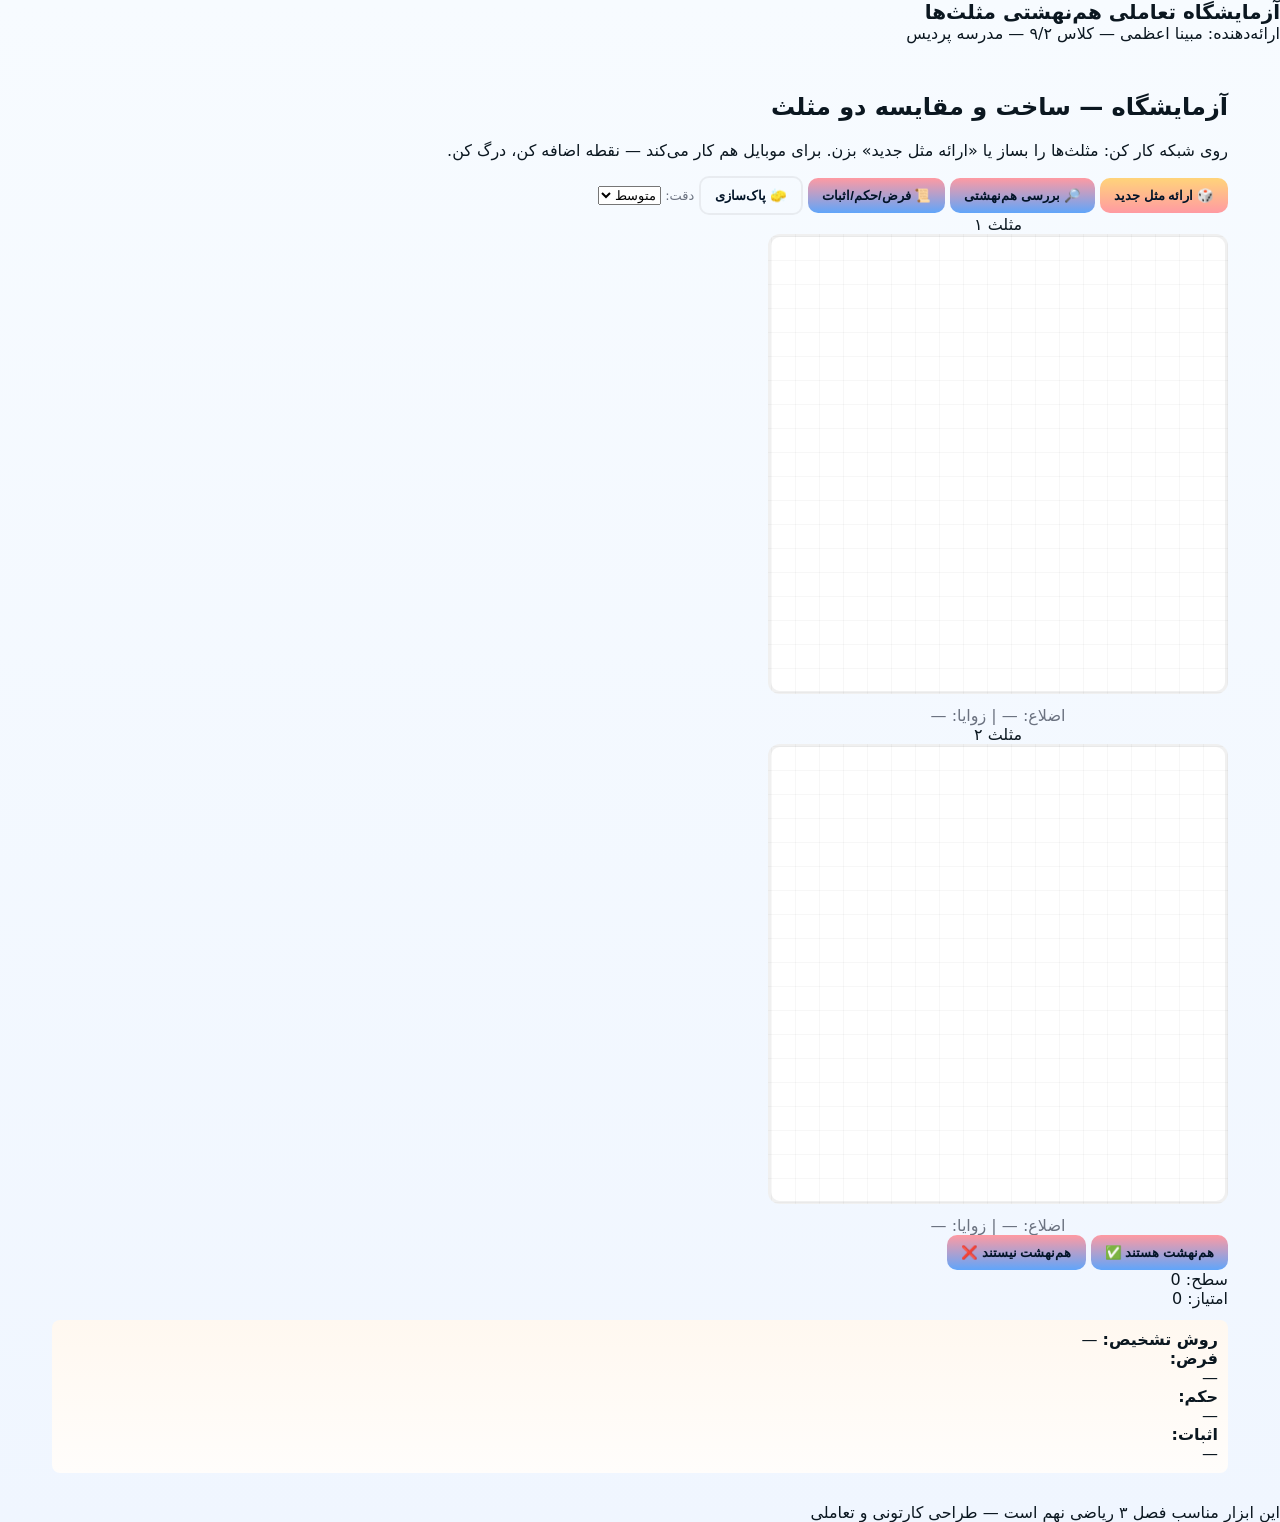
==== commit adcf1306: "Update index.html" ====
--- a/index.html
+++ b/index.html
@@ -1,48 +1,33 @@
-<!DOCTYPE html>
+<!doctype html>
 <html lang="fa" dir="rtl">
 <head>
   <meta charset="utf-8" />
   <meta name="viewport" content="width=device-width,initial-scale=1" />
-  <title>آزمایشگاه هم‌نهشتی مثلث‌ها — پایه ۹</title>
+  <title>آزمایشگاه هم‌نهشتی — ریاضی نهم</title>
   <link rel="stylesheet" href="styles.css">
 </head>
 <body>
+  <header class="header">
+    <div class="brand">
+      <h1>آزمایشگاه تعاملی هم‌نهشتی مثلث‌ها</h1>
+      <div class="credit">ارائه‌دهنده: مبینا اعظمی — کلاس ۹/۲ — مدرسه پردیس</div>
+    </div>
+    <!-- تصویر آپلود شده (در این نسخه پنهان است، سیستم مسیر را تبدیل می‌کند) -->
+    <img src="/mnt/data/2025-11-24T10-52-21.978Z.jpg" alt="" style="display:none">
+  </header>
 
-<header class="site-header">
-  <div class="brand">
-    <h1>آزمایشگاه هم‌نهشتی — ریاضی نهم</h1>
-    <div class="subtitle">ارائه‌دهنده: مبینا اعظمی — کلاس ۹/۲ — مدرسه پردیس</div>
-  </div>
-  <!-- تصویر تزئینی (در صورت نیاز حذفش کن) -->
-  <img src="/mnt/data/2025-11-24T10-52-21.978Z.jpg" alt="illustration" class="hero-illustration">
-</header>
+  <main class="main">
+    <section class="lab-card">
+      <div class="lab-head">
+        <h2>آزمایشگاه — ساخت و مقایسه دو مثلث</h2>
+        <p class="lead">روی شبکه کار کن: مثلث‌ها را بساز یا «ارائه مثل جدید» بزن. برای موبایل هم کار می‌کند — نقطه اضافه کن، درگ کن.</p>
+      </div>
 
-<nav class="main-nav">
-  <a href="index.html" class="nav-btn active">خانه</a>
-  <a href="edu.html" class="nav-btn">آموزش فصل ۳</a>
-  <a href="quiz.html" class="nav-btn">تمرین‌ها</a>
-  <button id="openLab" class="nav-btn primary">باز کردن آزمایشگاه</button>
-  <button id="openGame" class="nav-btn primary outline">شروع بازی</button>
-</nav>
-
-<main class="main">
-  <section class="intro card">
-    <h2>خوش آمدی!</h2>
-    <p>اینجا محیطی تعاملی و کارتونی برای یادگیری هم‌نهشتی مثلث‌هاست. می‌توانی آزمایشگاه را باز کرده و دو مثلث بسازی، یا با حالت بازی تمرین کنی، یا به بخش آموزش برای مرور مفاهیم بروی.</p>
-    <div class="quick-actions">
-      <button id="btnLabLarge" class="btn">باز کردن آزمایشگاه</button>
-      <a href="edu.html" class="btn ghost">رفتن به آموزش فصل ۳</a>
-    </div>
-  </section>
-
-  <!-- آزمایشگاه (درون صفحه برای دسترسی سریع) -->
-  <section id="lab" class="card hidden">
-    <h3>آزمایشگاه — ساخت و مقایسه دو مثلث</h3>
-    <div class="lab-top">
-      <div class="lab-controls">
-        <button id="btnNewPair" class="btn primary">ارائه مثل جدید</button>
-        <button id="btnSnap" class="btn">چسباندن به شبکه</button>
-        <button id="btnClear" class="btn">پاک‌سازی (شروع دوباره)</button>
+      <div class="controls">
+        <button id="btnNew" class="btn primary">🎲 ارائه مثل جدید</button>
+        <button id="btnCheck" class="btn">🔎 بررسی هم‌نهشتی</button>
+        <button id="btnShowProof" class="btn">📜 فرض/حکم/اثبات</button>
+        <button id="btnClear" class="btn ghost">🧽 پاک‌سازی</button>
         <label class="small">دقت:
           <select id="sensitivity">
             <option value="low">کم</option>
@@ -51,51 +36,43 @@
           </select>
         </label>
       </div>
-      <div class="lab-status">
-        <div>سطح: <span id="level">0</span></div>
-        <div>امتیاز: <span id="score">0</span></div>
-      </div>
-    </div>
 
-    <div class="lab-canvas-row">
-      <div class="canvas-box">
-        <div class="canvas-title">مثلث ۱</div>
-        <canvas id="canvasA" width="420" height="420" class="lab-canvas"></canvas>
-        <div id="metricsA" class="metrics">اضلاع: — | زوایا: —</div>
+      <div class="canvas-row">
+        <div class="canvas-box">
+          <div class="canvas-title">مثلث ۱</div>
+          <canvas id="canvasA" class="lab-canvas" width="420" height="420" aria-label="مثلث اول"></canvas>
+          <div id="metricsA" class="metrics">اضلاع: — | زوایا: —</div>
+        </div>
+
+        <div class="canvas-box">
+          <div class="canvas-title">مثلث ۲</div>
+          <canvas id="canvasB" class="lab-canvas" width="420" height="420" aria-label="مثلث دوم"></canvas>
+          <div id="metricsB" class="metrics">اضلاع: — | زوایا: —</div>
+        </div>
       </div>
 
-      <div class="canvas-box">
-        <div class="canvas-title">مثلث ۲</div>
-        <canvas id="canvasB" width="420" height="420" class="lab-canvas"></canvas>
-        <div id="metricsB" class="metrics">اضلاع: — | زوایا: —</div>
+      <div class="actions-row">
+        <div class="guess">
+          <button id="btnGuessYes" class="btn success">هم‌نهشت هستند ✅</button>
+          <button id="btnGuessNo" class="btn danger">هم‌نهشت نیستند ❌</button>
+        </div>
+        <div class="status">
+          <div>سطح: <span id="level">0</span></div>
+          <div>امتیاز: <span id="score">0</span></div>
+        </div>
       </div>
-    </div>
 
-    <div class="lab-actions">
-      <div class="guess-buttons">
-        <button id="guessYes" class="btn">هم‌نهشت هستند ✅</button>
-        <button id="guessNo" class="btn ghost">هم‌نهشت نیستند ❌</button>
+      <div id="resultPanel" class="result-panel">
+        <div><strong>روش تشخیص:</strong> <span id="method">—</span></div>
+        <div><strong>فرض:</strong> <div id="farz">—</div></div>
+        <div><strong>حکم:</strong> <div id="hokm">—</div></div>
+        <div><strong>اثبات:</strong> <div id="proof">—</div></div>
       </div>
-      <div class="check-actions">
-        <button id="btnCheck" class="btn primary">بررسی هم‌نهشتی</button>
-        <button id="btnShowProof" class="btn">نمایش فرض/حکم/اثبات</button>
-      </div>
-    </div>
+    </section>
+  </main>
 
-    <div id="resultPanel" class="result-panel">
-      <div><strong>روش:</strong> <span id="method">—</span></div>
-      <div><strong>فرض:</strong> <div id="farz">—</div></div>
-      <div><strong>حکم:</strong> <div id="hokm">—</div></div>
-      <div><strong>اثبات:</strong> <div id="proof">—</div></div>
-    </div>
-  </section>
+  <footer class="footer">این ابزار مناسب فصل ۳ ریاضی نهم است — طراحی کارتونی و تعاملی</footer>
 
-</main>
-
-<footer class="site-footer">
-  <div>ساخته شده برای آموزش — مبینا اعظمی — ریاضی نهم</div>
-</footer>
-
-<script src="script.js"></script>
+  <script src="script.js"></script>
 </body>
 </html>
--- a/styles.css
+++ b/styles.css
@@ -1,32 +1,40 @@
 :root{
-  --bg:#f6f8ff; --card:#fff; --accent:#ffb347; --accent2:#60a5fa; --muted:#6b7280;
+  --bg:#f7fbff; --card:#fff; --accent:#ff9aa2; --accent2:#60a5fa; --dark:#0b1720; --muted:#6b7280;
   font-family: "Vazirmatn", system-ui, -apple-system, "Segoe UI", Roboto, Arial;
 }
 *{box-sizing:border-box}
-body{margin:0;background:linear-gradient(180deg,#f3f6ff,#eef2f8);color:#0b1720;direction:rtl}
-.topbar{display:flex;justify-content:space-between;align-items:center;padding:14px 22px;background:linear-gradient(90deg,#fff,#f7fbff);box-shadow:0 6px 24px rgba(10,20,40,0.06)}
-.brand .title{font-weight:800;font-size:18px}
-.brand .subtitle{font-size:13px;color:var(--muted)}
-.sticker{width:56px;height:56px;border-radius:10px;border:2px solid rgba(0,0,0,0.06)}
+body{margin:0;background:linear-gradient(180deg,#f7fbff,#f0f6ff);color:var(--dark);direction:rtl}
+.site-header{display:flex;justify-content:space-between;align-items:center;padding:18px 28px}
+.brand h1{margin:0;font-size:20px}
+.subtitle{color:var(--muted);font-size:13px}
+.hero-illustration{width:84px;height:84px;border-radius:10px;object-fit:cover}
+.main-nav{display:flex;gap:10px;padding:12px 24px;align-items:center;flex-wrap:wrap}
+.nav-btn{padding:8px 12px;border-radius:10px;border:none;background:transparent;color:var(--dark);cursor:pointer;text-decoration:none}
+.nav-btn.primary{background:linear-gradient(90deg,var(--accent),var(--accent2));color:#041328}
+.nav-btn.outline{border:2px solid rgba(0,0,0,0.06);background:transparent}
+.main{max-width:1200px;margin:18px auto;padding:12px}
+.card{background:var(--card);padding:14px;border-radius:12px;box-shadow:0 12px 40px rgba(2,6,23,0.06);margin-bottom:16px}
+.intro p{color:var(--muted)}
+.quick-actions{display:flex;gap:8px;margin-top:12px}
+.btn{padding:10px 14px;border-radius:10px;border:none;background:linear-gradient(180deg,var(--accent),var(--accent2));color:#021428;font-weight:700;cursor:pointer}
+.btn.ghost{background:transparent;border:2px solid rgba(0,0,0,0.06)}
+.btn.primary{background:linear-gradient(180deg,#ffd47a,#ff9aa2)}
+.hidden{display:none}
+.lab-top{display:flex;justify-content:space-between;align-items:center;gap:12px}
+.lab-canvas-row{display:flex;gap:16px;flex-wrap:wrap;justify-content:center;margin-top:12px}
+.canvas-box{flex:1;min-width:320px;max-width:460px;text-align:center}
+.lab-canvas{width:100%;height:auto;border-radius:12px;border:3px solid rgba(0,0,0,0.06);background:#fff;background-image:linear-gradient(0deg, rgba(0,0,0,0.03) 1px, transparent 1px), linear-gradient(90deg, rgba(0,0,0,0.03) 1px, transparent 1px);background-size:24px 24px;touch-action:none}
+.metrics{margin-top:8px;color:var(--muted)}
+.lab-actions{display:flex;justify-content:space-between;align-items:center;margin-top:12px;flex-wrap:wrap;gap:8px}
+.guess-buttons{display:flex;gap:8px}
+.check-actions{display:flex;gap:8px}
+.result-panel{margin-top:12px;padding:10px;border-radius:8px;background:linear-gradient(180deg,#fff8f0,#fffdfb)}
+.small{font-size:13px;color:var(--muted)}
+.site-footer{text-align:center;padding:18px;color:var(--muted);font-size:14px}
 
-.mainnav{display:flex;gap:8px;padding:12px 22px;align-items:center;flex-wrap:wrap;background:transparent}
-.btn{padding:8px 12px;border-radius:12px;border:none;background:#fff;box-shadow:0 8px 20px rgba(2,6,23,0.04);cursor:pointer;font-weight:700}
-.btn.primary{background:linear-gradient(180deg,var(--accent),var(--accent2));color:#041328}
-.btn.ghost{background:transparent;border:2px solid rgba(0,0,0,0.06)}
-.container{display:flex;gap:18px;max-width:1200px;margin:18px auto;padding:8px}
-.left{flex:1}
-.right{width:360px}
-.card{background:var(--card);padding:14px;border-radius:12px;box-shadow:0 16px 40px rgba(2,6,23,0.06);margin-bottom:14px}
-.hidden{display:none}
-.canvas{width:100%;height:auto;border-radius:10px}
-.smallCanvas{border-radius:10px;background:#fff}
-.twoCanvases{display:flex;gap:12px;justify-content:center;align-items:flex-start;flex-wrap:wrap}
-.canWrap{text-align:center}
-.canTitle{font-weight:800;margin-bottom:8px}
-.metrics{font-size:13px;color:var(--muted);margin-top:6px}
-.controls{margin-top:10px;display:flex;gap:8px;justify-content:center}
-.guessRow{margin-top:10px;display:flex;gap:8px;justify-content:center}
-.resultCard{margin-top:12px;padding:10px;border-radius:10px;background:linear-gradient(180deg,#fff8f0,#fffdfb);text-align:right}
-.info.small{margin-top:8px;color:var(--muted)}
-.footer{text-align:center;padding:12px;color:var(--muted);margin:20px 0}
-@media (max-width:980px){ .container{flex-direction:column;padding:12px} .right{width:100%} .twoCanvases{flex-direction:column} }
+/* responsive */
+@media (max-width:1000px){
+  .lab-top{flex-direction:column;align-items:stretch}
+  .lab-canvas{height:320px}
+  .canvas-box{min-width:260px}
+}
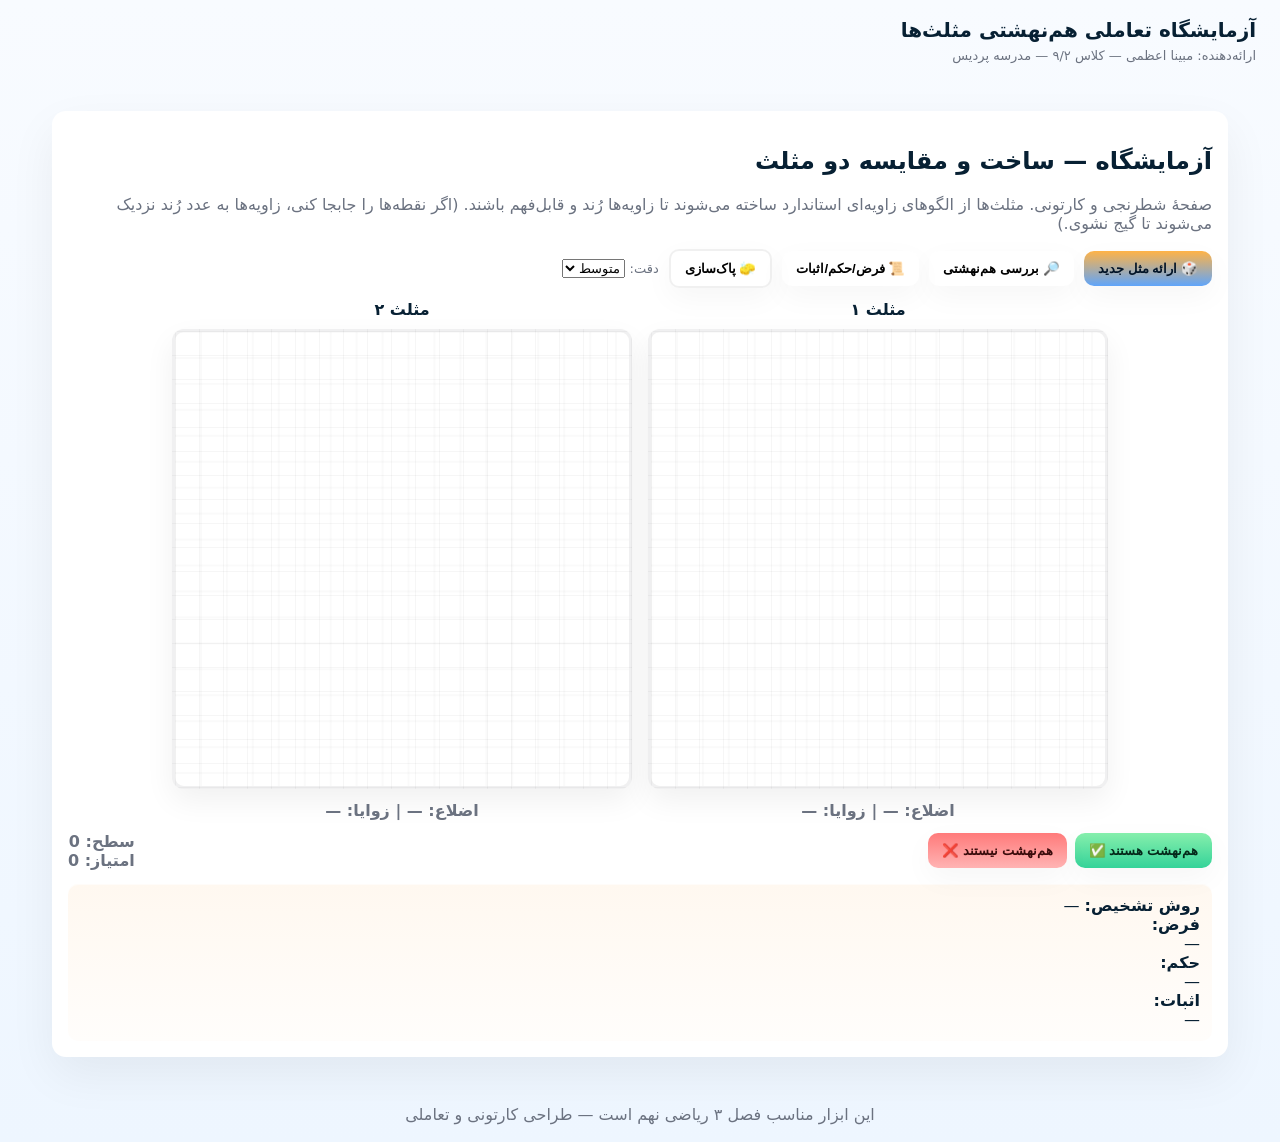
==== commit 2148d31d: "Update index.html" ====
--- a/index.html
+++ b/index.html
@@ -12,15 +12,15 @@
       <h1>آزمایشگاه تعاملی هم‌نهشتی مثلث‌ها</h1>
       <div class="credit">ارائه‌دهنده: مبینا اعظمی — کلاس ۹/۲ — مدرسه پردیس</div>
     </div>
-    <!-- تصویر آپلود شده (در این نسخه پنهان است، سیستم مسیر را تبدیل می‌کند) -->
-    <img src="/mnt/data/2025-11-24T10-52-21.978Z.jpg" alt="" style="display:none">
+    <!-- تصویر استیکر (پنهان اما برای رسم روی canvas استفاده می‌شود) -->
+    <img id="stickerSource" src="/mnt/data/2025-11-24T10-52-21.978Z.jpg" alt="sticker" style="display:none">
   </header>
 
   <main class="main">
     <section class="lab-card">
       <div class="lab-head">
         <h2>آزمایشگاه — ساخت و مقایسه دو مثلث</h2>
-        <p class="lead">روی شبکه کار کن: مثلث‌ها را بساز یا «ارائه مثل جدید» بزن. برای موبایل هم کار می‌کند — نقطه اضافه کن، درگ کن.</p>
+        <p class="lead">صفحهٔ شطرنجی و کارتونی. مثلث‌ها از الگوهای زاویه‌ای استاندارد ساخته می‌شوند تا زاویه‌ها رُند و قابل‌فهم باشند. (اگر نقطه‌ها را جابجا کنی، زاویه‌ها به عدد رُند نزدیک می‌شوند تا گیج نشوی.)</p>
       </div>
 
       <div class="controls">
--- a/styles.css
+++ b/styles.css
@@ -1,40 +1,35 @@
 :root{
-  --bg:#f7fbff; --card:#fff; --accent:#ff9aa2; --accent2:#60a5fa; --dark:#0b1720; --muted:#6b7280;
+  --bg:#f7fbff; --card:#fff; --accent1:#ffb347; --accent2:#60a5fa; --text:#072033; --muted:#6b7280;
   font-family: "Vazirmatn", system-ui, -apple-system, "Segoe UI", Roboto, Arial;
 }
 *{box-sizing:border-box}
-body{margin:0;background:linear-gradient(180deg,#f7fbff,#f0f6ff);color:var(--dark);direction:rtl}
-.site-header{display:flex;justify-content:space-between;align-items:center;padding:18px 28px}
+body{margin:0;background:linear-gradient(180deg,#f8fbff,#eef6ff);color:var(--text);direction:rtl}
+.header{display:flex;justify-content:space-between;align-items:center;padding:18px 24px}
 .brand h1{margin:0;font-size:20px}
-.subtitle{color:var(--muted);font-size:13px}
-.hero-illustration{width:84px;height:84px;border-radius:10px;object-fit:cover}
-.main-nav{display:flex;gap:10px;padding:12px 24px;align-items:center;flex-wrap:wrap}
-.nav-btn{padding:8px 12px;border-radius:10px;border:none;background:transparent;color:var(--dark);cursor:pointer;text-decoration:none}
-.nav-btn.primary{background:linear-gradient(90deg,var(--accent),var(--accent2));color:#041328}
-.nav-btn.outline{border:2px solid rgba(0,0,0,0.06);background:transparent}
+.credit{color:var(--muted);font-size:13px;margin-top:6px}
 .main{max-width:1200px;margin:18px auto;padding:12px}
-.card{background:var(--card);padding:14px;border-radius:12px;box-shadow:0 12px 40px rgba(2,6,23,0.06);margin-bottom:16px}
-.intro p{color:var(--muted)}
-.quick-actions{display:flex;gap:8px;margin-top:12px}
-.btn{padding:10px 14px;border-radius:10px;border:none;background:linear-gradient(180deg,var(--accent),var(--accent2));color:#021428;font-weight:700;cursor:pointer}
+.lab-card{background:var(--card);padding:16px;border-radius:14px;box-shadow:0 18px 48px rgba(2,6,23,0.06)}
+.lab-head .lead{color:var(--muted);margin-top:6px}
+.controls{display:flex;gap:10px;align-items:center;flex-wrap:wrap;margin-bottom:12px}
+.btn{padding:10px 14px;border-radius:10px;border:none;background:#fff;box-shadow:0 10px 30px rgba(2,6,23,0.04);cursor:pointer;font-weight:800}
+.btn.primary{background:linear-gradient(180deg,var(--accent1),var(--accent2));color:#021428}
 .btn.ghost{background:transparent;border:2px solid rgba(0,0,0,0.06)}
-.btn.primary{background:linear-gradient(180deg,#ffd47a,#ff9aa2)}
-.hidden{display:none}
-.lab-top{display:flex;justify-content:space-between;align-items:center;gap:12px}
-.lab-canvas-row{display:flex;gap:16px;flex-wrap:wrap;justify-content:center;margin-top:12px}
-.canvas-box{flex:1;min-width:320px;max-width:460px;text-align:center}
-.lab-canvas{width:100%;height:auto;border-radius:12px;border:3px solid rgba(0,0,0,0.06);background:#fff;background-image:linear-gradient(0deg, rgba(0,0,0,0.03) 1px, transparent 1px), linear-gradient(90deg, rgba(0,0,0,0.03) 1px, transparent 1px);background-size:24px 24px;touch-action:none}
-.metrics{margin-top:8px;color:var(--muted)}
-.lab-actions{display:flex;justify-content:space-between;align-items:center;margin-top:12px;flex-wrap:wrap;gap:8px}
-.guess-buttons{display:flex;gap:8px}
-.check-actions{display:flex;gap:8px}
-.result-panel{margin-top:12px;padding:10px;border-radius:8px;background:linear-gradient(180deg,#fff8f0,#fffdfb)}
+.btn.success{background:linear-gradient(180deg,#86efac,#34d399);color:#04281a}
+.btn.danger{background:linear-gradient(180deg,#ff7a7a,#ffb3b3);color:#3a0b0b}
 .small{font-size:13px;color:var(--muted)}
-.site-footer{text-align:center;padding:18px;color:var(--muted);font-size:14px}
+.canvas-row{display:flex;gap:16px;flex-wrap:wrap;justify-content:center}
+.canvas-box{flex:1;min-width:300px;max-width:460px;text-align:center}
+.canvas-title{font-weight:800;margin-bottom:10px}
+.lab-canvas{width:100%;height:auto;border-radius:12px;border:3px solid rgba(2,6,23,0.06);background:#fff;background-image: linear-gradient(0deg, rgba(0,0,0,0.035) 1px, transparent 1px), linear-gradient(90deg, rgba(0,0,0,0.035) 1px, transparent 1px); background-size: 24px 24px; touch-action:none; box-shadow:0 12px 30px rgba(2,6,23,0.06)}
+.metrics{margin-top:8px;color:var(--muted);font-weight:700}
+.actions-row{display:flex;justify-content:space-between;align-items:center;margin-top:12px;gap:12px;flex-wrap:wrap}
+.guess{display:flex;gap:8px}
+.status{color:var(--muted);font-weight:700}
+.result-panel{margin-top:14px;padding:12px;border-radius:10px;background:linear-gradient(180deg,#fff8f0,#fffdfb);text-align:right;box-shadow:inset 0 1px 0 rgba(255,255,255,0.6)}
+.footer{text-align:center;padding:18px;color:var(--muted);margin-top:12px}
 
-/* responsive */
+/* small sticker style used inside canvas so no CSS needed for them; responsive */
 @media (max-width:1000px){
-  .lab-top{flex-direction:column;align-items:stretch}
-  .lab-canvas{height:320px}
-  .canvas-box{min-width:260px}
+  .canvas-row{flex-direction:column;align-items:center}
+  .lab-canvas{height:360px}
 }
